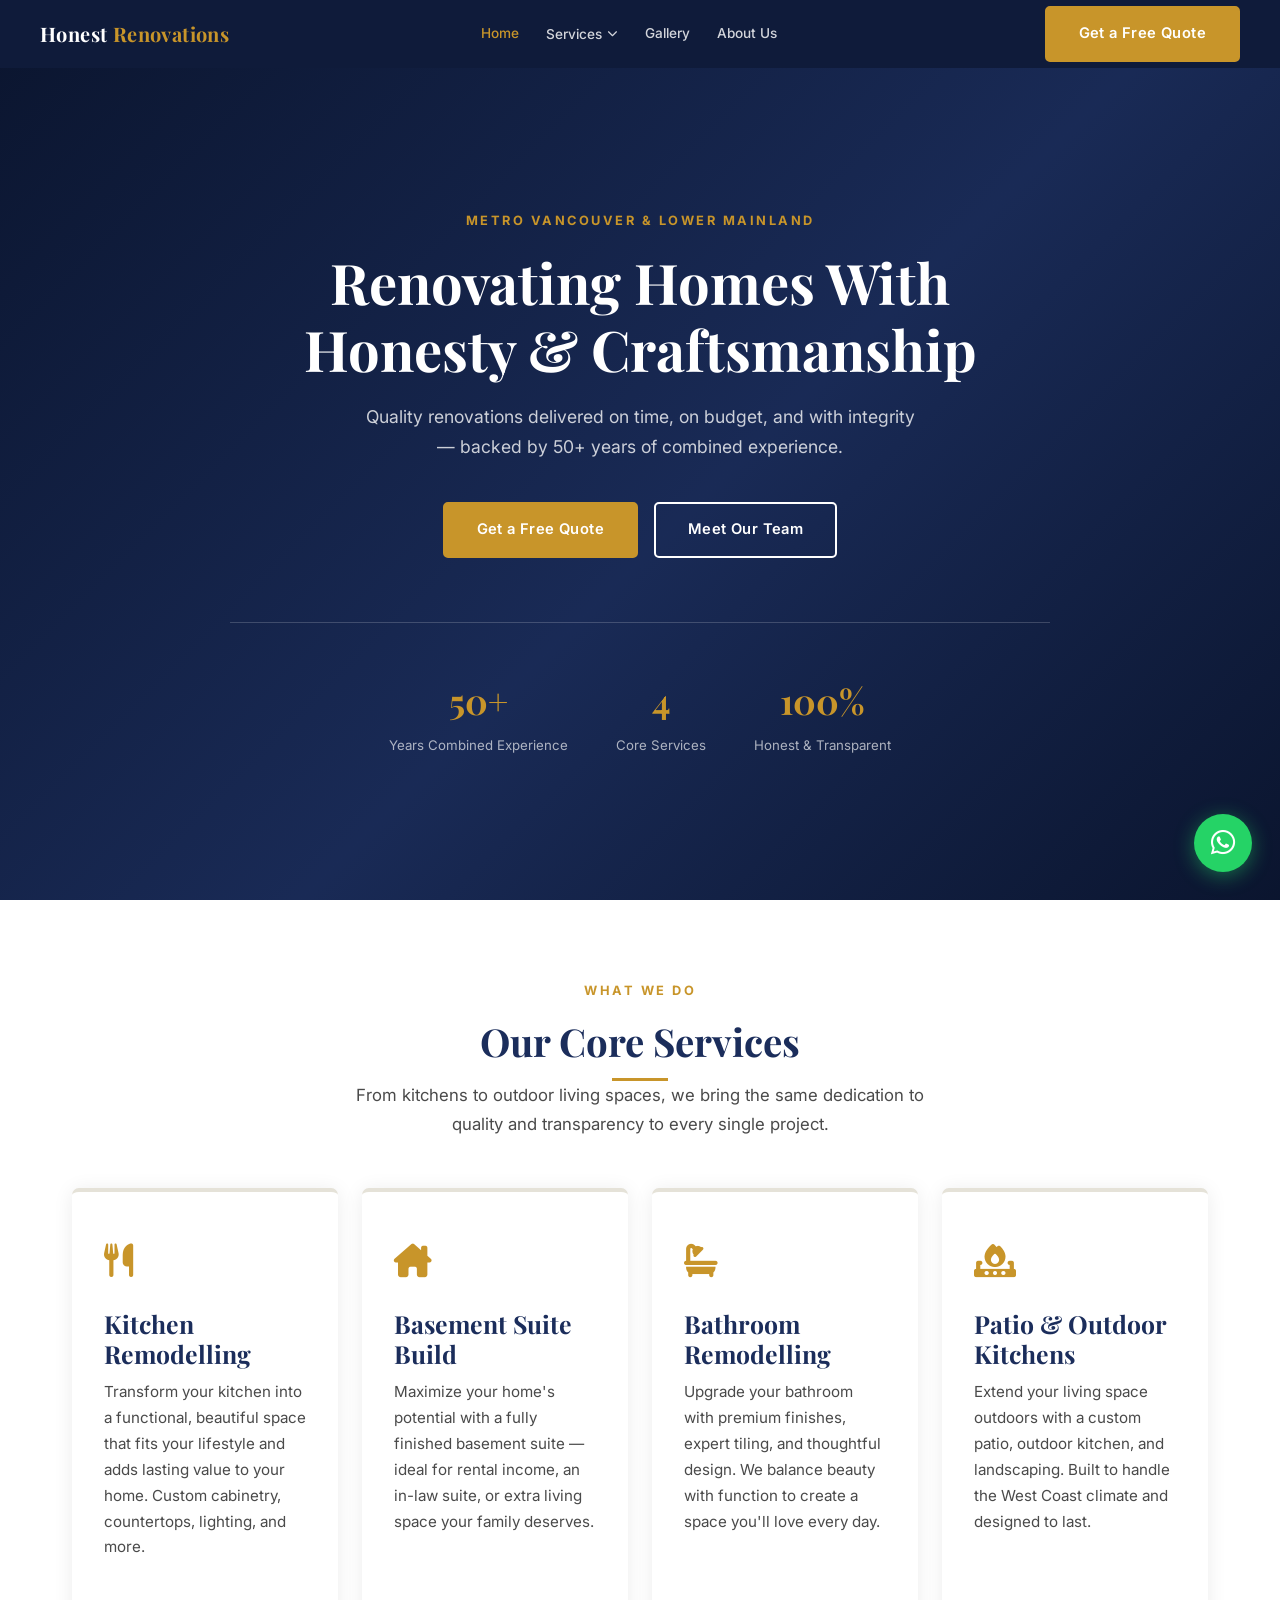
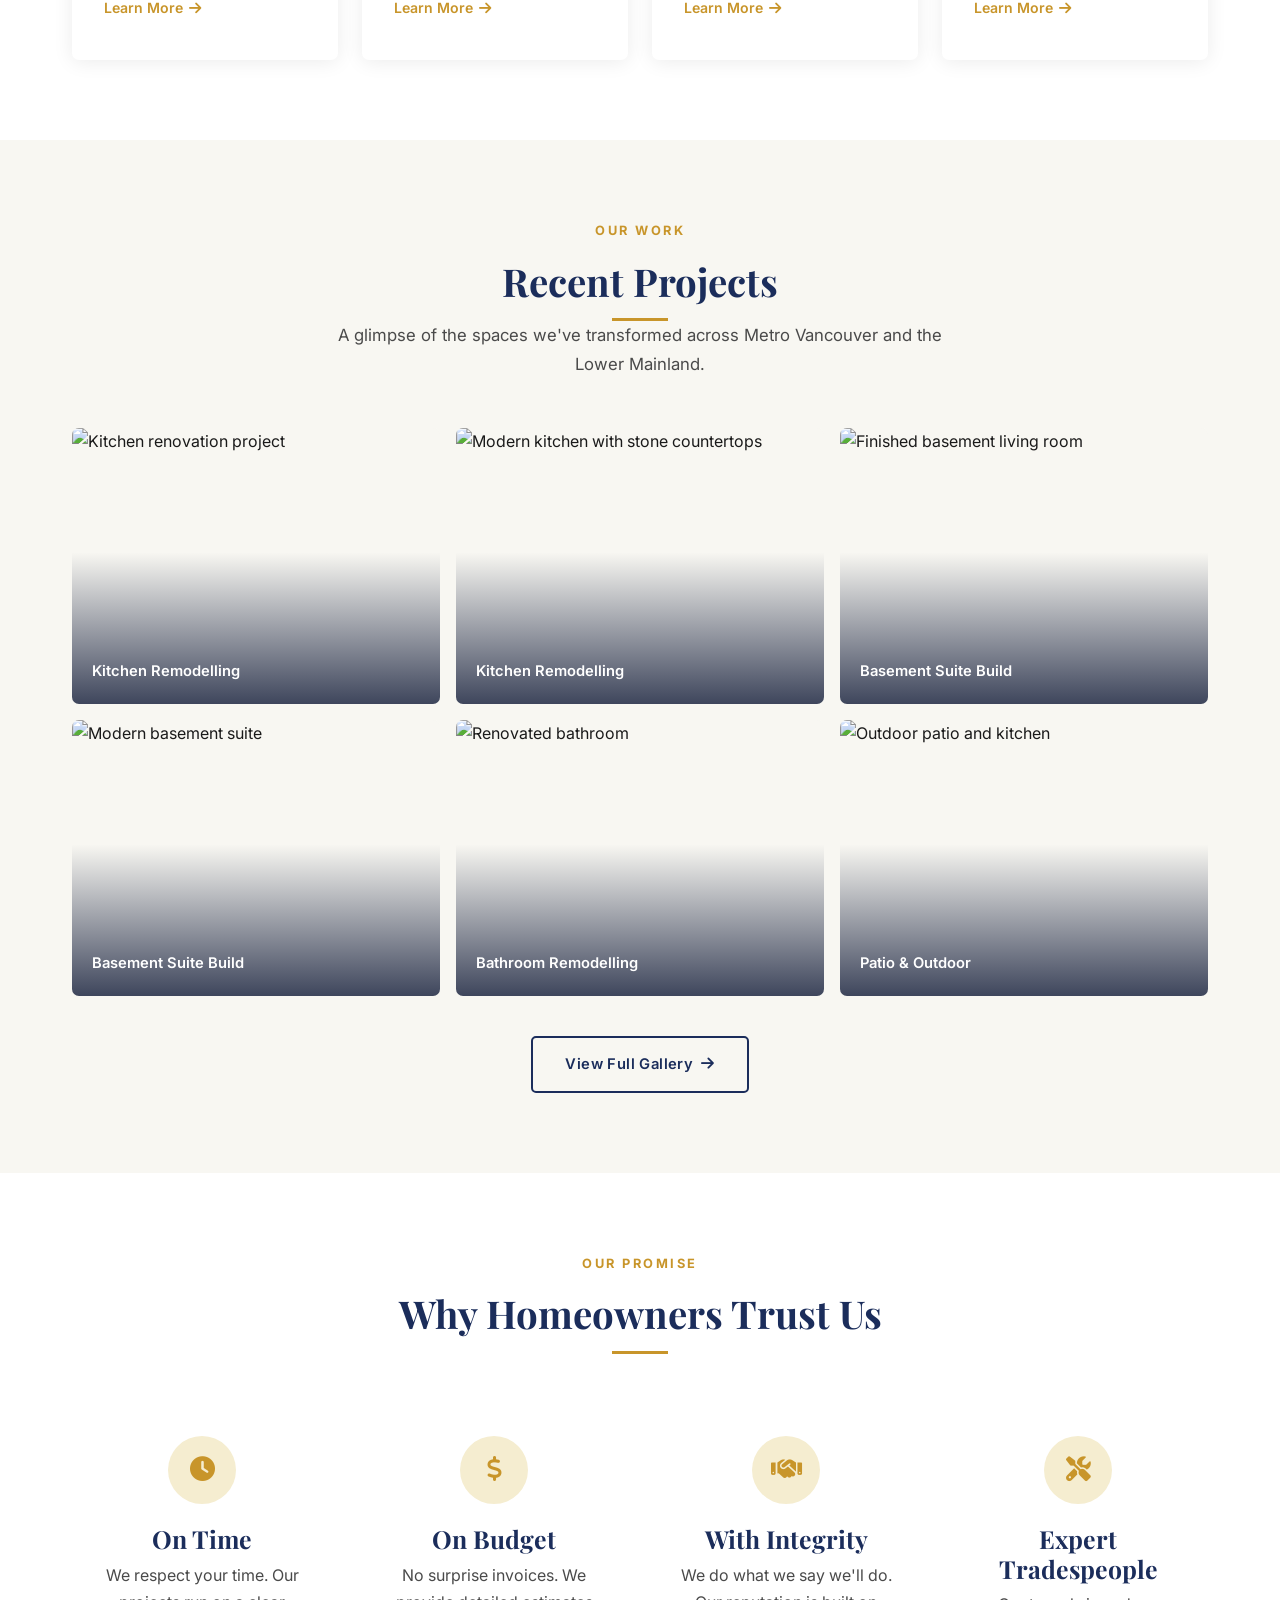
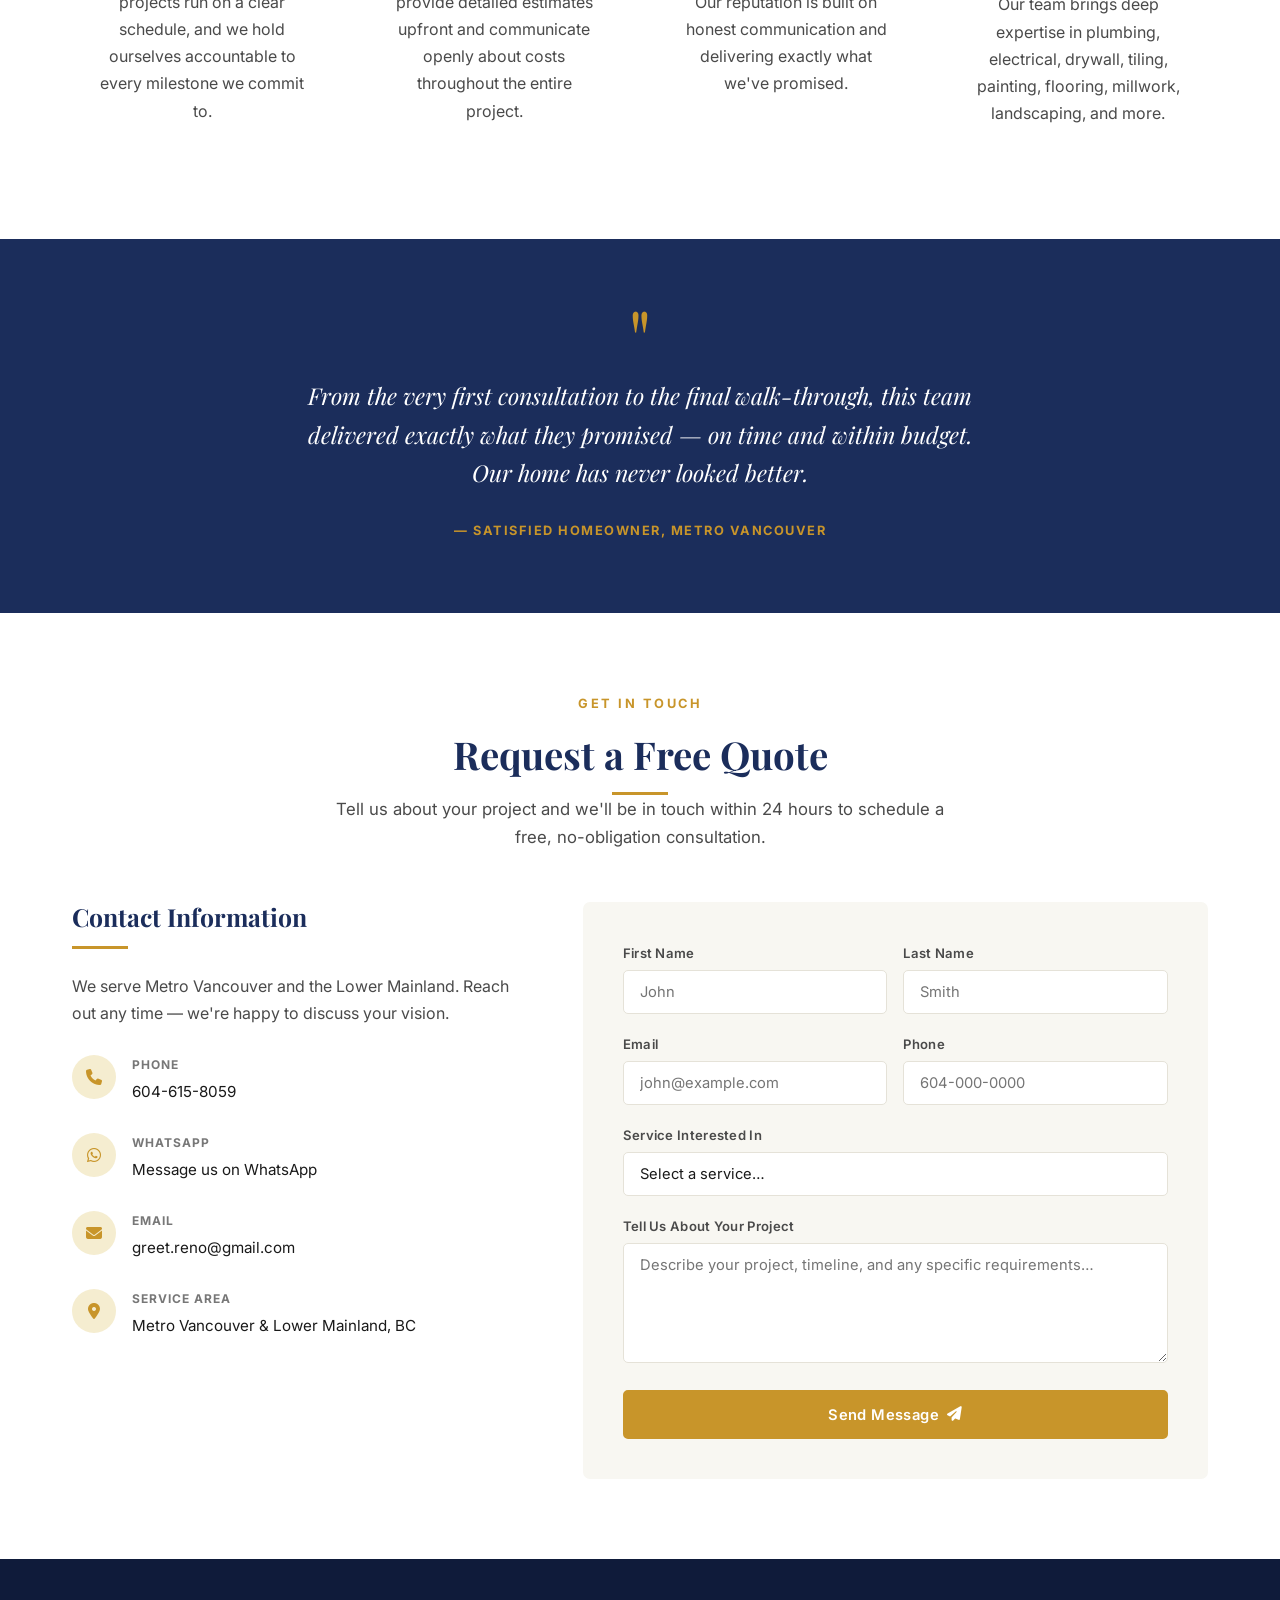
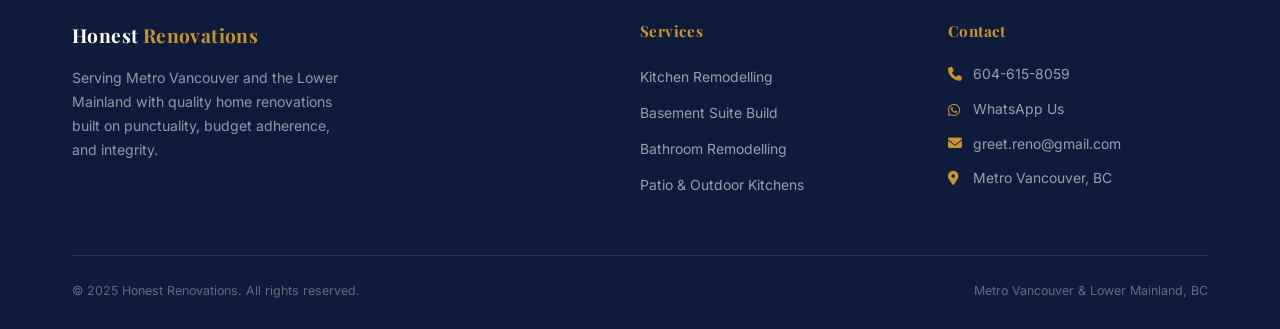
==== index.html @ 5eeccfa9 "Launch Honest Renovations website 7-page static site: Home, Kitchen, Basement, Bathroom, Patio, Gall" ====
<!DOCTYPE html>
<html lang="en">
<head>
  <meta charset="UTF-8">
  <meta name="viewport" content="width=device-width, initial-scale=1.0, viewport-fit=cover">
  <meta name="theme-color" content="#0F1B3A">
  <title>Honest Renovations | Metro Vancouver Home Renovations</title>
  <meta name="description" content="Expert home renovations across Metro Vancouver and the Lower Mainland. Kitchen, basement, bathroom, and outdoor projects — on time, on budget, with integrity.">
  <link rel="stylesheet" href="styles.css">
  <link rel="stylesheet" href="https://cdnjs.cloudflare.com/ajax/libs/font-awesome/6.5.1/css/all.min.css">
  <link rel="preconnect" href="https://fonts.googleapis.com">
  <link rel="preconnect" href="https://fonts.gstatic.com" crossorigin>
  <link href="https://fonts.googleapis.com/css2?family=Inter:wght@300;400;500;600;700&family=Playfair+Display:ital,wght@0,400;0,600;0,700;1,400;1,600&display=swap" rel="stylesheet">
</head>
<body>

  <!-- NAVIGATION -->
  <nav class="nav" role="navigation" aria-label="Main navigation">
    <div class="nav-inner">
      <a href="index.html" class="nav-logo">Honest <span>Renovations</span></a>
      <ul class="nav-links">
        <li><a href="index.html" class="active">Home</a></li>
        <li class="nav-dropdown">
          <button aria-haspopup="true">Services <i class="fas fa-chevron-down" style="font-size:.65rem;"></i></button>
          <ul class="nav-dropdown-menu" role="menu">
            <li><a href="kitchen.html">Kitchen Remodelling</a></li>
            <li><a href="basement.html">Basement Suite Build</a></li>
            <li><a href="bathroom.html">Bathroom Remodelling</a></li>
            <li><a href="patio.html">Patio &amp; Outdoor Kitchens</a></li>
          </ul>
        </li>
        <li><a href="gallery.html">Gallery</a></li>
        <li><a href="about.html">About Us</a></li>
      </ul>
      <a href="#contact" class="btn btn-gold nav-cta">Get a Free Quote</a>
      <button class="nav-hamburger" aria-label="Open menu" onclick="toggleNav()">
        <span></span><span></span><span></span>
      </button>
    </div>
    <div class="nav-mobile" id="nav-mobile">
      <a href="index.html">Home</a>
      <a href="kitchen.html">Kitchen Remodelling</a>
      <a href="basement.html">Basement Suite Build</a>
      <a href="bathroom.html">Bathroom Remodelling</a>
      <a href="patio.html">Patio &amp; Outdoor Kitchens</a>
      <a href="gallery.html">Gallery</a>
      <a href="about.html">About Us</a>
      <a href="#contact" class="btn btn-gold">Get a Free Quote</a>
    </div>
  </nav>

  <!-- HERO -->
  <section class="hero" style="background-image:url('https://source.unsplash.com/1800x1000/?kitchen,renovation&sig=10');">
    <div class="hero-inner">
      <span class="eyebrow">Metro Vancouver &amp; Lower Mainland</span>
      <h1>Renovating Homes With Honesty &amp; Craftsmanship</h1>
      <p class="hero-subtitle">Quality renovations delivered on time, on budget, and with integrity — backed by 50+ years of combined experience.</p>
      <div class="hero-actions">
        <a href="#contact" class="btn btn-gold">Get a Free Quote</a>
        <a href="about.html" class="btn btn-outline-white">Meet Our Team</a>
      </div>
      <div class="hero-stats">
        <div class="hero-stat">
          <span class="hero-stat-number">50+</span>
          <span class="hero-stat-label">Years Combined Experience</span>
        </div>
        <div class="hero-stat">
          <span class="hero-stat-number">4</span>
          <span class="hero-stat-label">Core Services</span>
        </div>
        <div class="hero-stat">
          <span class="hero-stat-number">100%</span>
          <span class="hero-stat-label">Honest &amp; Transparent</span>
        </div>
      </div>
    </div>
  </section>

  <!-- SERVICES -->
  <section class="section" id="services">
    <div class="container">
      <div class="section-header">
        <span class="eyebrow">What We Do</span>
        <h2>Our Core Services</h2>
        <div class="gold-line"></div>
        <p>From kitchens to outdoor living spaces, we bring the same dedication to quality and transparency to every single project.</p>
      </div>
      <div class="services-grid">
        <div class="service-card">
          <div class="service-icon"><i class="fas fa-utensils"></i></div>
          <h3>Kitchen Remodelling</h3>
          <p>Transform your kitchen into a functional, beautiful space that fits your lifestyle and adds lasting value to your home. Custom cabinetry, countertops, lighting, and more.</p>
          <a href="kitchen.html" class="card-link">Learn More <i class="fas fa-arrow-right"></i></a>
        </div>
        <div class="service-card">
          <div class="service-icon"><i class="fas fa-house-chimney"></i></div>
          <h3>Basement Suite Build</h3>
          <p>Maximize your home's potential with a fully finished basement suite — ideal for rental income, an in-law suite, or extra living space your family deserves.</p>
          <a href="basement.html" class="card-link">Learn More <i class="fas fa-arrow-right"></i></a>
        </div>
        <div class="service-card">
          <div class="service-icon"><i class="fas fa-bath"></i></div>
          <h3>Bathroom Remodelling</h3>
          <p>Upgrade your bathroom with premium finishes, expert tiling, and thoughtful design. We balance beauty with function to create a space you'll love every day.</p>
          <a href="bathroom.html" class="card-link">Learn More <i class="fas fa-arrow-right"></i></a>
        </div>
        <div class="service-card">
          <div class="service-icon"><i class="fas fa-fire-burner"></i></div>
          <h3>Patio &amp; Outdoor Kitchens</h3>
          <p>Extend your living space outdoors with a custom patio, outdoor kitchen, and landscaping. Built to handle the West Coast climate and designed to last.</p>
          <a href="patio.html" class="card-link">Learn More <i class="fas fa-arrow-right"></i></a>
        </div>
      </div>
    </div>
  </section>

  <!-- OUR WORK PREVIEW -->
  <section class="section section-alt">
    <div class="container">
      <div class="section-header">
        <span class="eyebrow">Our Work</span>
        <h2>Recent Projects</h2>
        <div class="gold-line"></div>
        <p>A glimpse of the spaces we've transformed across Metro Vancouver and the Lower Mainland.</p>
      </div>
      <div class="portfolio-grid">
        <a href="gallery.html#kitchens" class="portfolio-item">
          <img src="https://source.unsplash.com/800x600/?kitchen,island&sig=1" alt="Kitchen renovation project" loading="lazy">
          <div class="portfolio-overlay"><span>Kitchen Remodelling</span></div>
        </a>
        <a href="gallery.html#kitchens" class="portfolio-item">
          <img src="https://source.unsplash.com/800x600/?kitchen,countertop&sig=2" alt="Modern kitchen with stone countertops" loading="lazy">
          <div class="portfolio-overlay"><span>Kitchen Remodelling</span></div>
        </a>
        <a href="gallery.html#basements" class="portfolio-item">
          <img src="https://source.unsplash.com/800x600/?living,room,modern&sig=3" alt="Finished basement living room" loading="lazy">
          <div class="portfolio-overlay"><span>Basement Suite Build</span></div>
        </a>
        <a href="gallery.html#basements" class="portfolio-item">
          <img src="https://source.unsplash.com/800x600/?living,room,interior&sig=4" alt="Modern basement suite" loading="lazy">
          <div class="portfolio-overlay"><span>Basement Suite Build</span></div>
        </a>
        <a href="gallery.html#bathrooms" class="portfolio-item">
          <img src="https://source.unsplash.com/800x600/?bathroom,modern&sig=5" alt="Renovated bathroom" loading="lazy">
          <div class="portfolio-overlay"><span>Bathroom Remodelling</span></div>
        </a>
        <a href="gallery.html#patio" class="portfolio-item">
          <img src="https://source.unsplash.com/800x600/?patio,outdoor&sig=6" alt="Outdoor patio and kitchen" loading="lazy">
          <div class="portfolio-overlay"><span>Patio &amp; Outdoor</span></div>
        </a>
      </div>
      <div class="portfolio-cta">
        <a href="gallery.html" class="btn btn-outline-navy">View Full Gallery <i class="fas fa-arrow-right"></i></a>
      </div>
    </div>
  </section>

  <!-- WHY CHOOSE US -->
  <section class="section">
    <div class="container">
      <div class="section-header">
        <span class="eyebrow">Our Promise</span>
        <h2>Why Homeowners Trust Us</h2>
        <div class="gold-line"></div>
      </div>
      <div class="pillars-grid">
        <div class="pillar">
          <div class="pillar-icon"><i class="fas fa-clock"></i></div>
          <h3>On Time</h3>
          <p>We respect your time. Our projects run on a clear schedule, and we hold ourselves accountable to every milestone we commit to.</p>
        </div>
        <div class="pillar">
          <div class="pillar-icon"><i class="fas fa-dollar-sign"></i></div>
          <h3>On Budget</h3>
          <p>No surprise invoices. We provide detailed estimates upfront and communicate openly about costs throughout the entire project.</p>
        </div>
        <div class="pillar">
          <div class="pillar-icon"><i class="fas fa-handshake"></i></div>
          <h3>With Integrity</h3>
          <p>We do what we say we'll do. Our reputation is built on honest communication and delivering exactly what we've promised.</p>
        </div>
        <div class="pillar">
          <div class="pillar-icon"><i class="fas fa-screwdriver-wrench"></i></div>
          <h3>Expert Tradespeople</h3>
          <p>Our team brings deep expertise in plumbing, electrical, drywall, tiling, painting, flooring, millwork, landscaping, and more.</p>
        </div>
      </div>
    </div>
  </section>

  <!-- QUOTE -->
  <section class="quote-section">
    <div class="quote-inner">
      <span class="quote-mark">"</span>
      <p class="quote-text">From the very first consultation to the final walk-through, this team delivered exactly what they promised — on time and within budget. Our home has never looked better.</p>
      <span class="quote-source">— Satisfied Homeowner, Metro Vancouver</span>
    </div>
  </section>

  <!-- CONTACT -->
  <section class="section" id="contact">
    <div class="container">
      <div class="section-header">
        <span class="eyebrow">Get In Touch</span>
        <h2>Request a Free Quote</h2>
        <div class="gold-line"></div>
        <p>Tell us about your project and we'll be in touch within 24 hours to schedule a free, no-obligation consultation.</p>
      </div>
      <div class="contact-grid">
        <div class="contact-info">
          <h3>Contact Information</h3>
          <div class="gold-line-left"></div>
          <p style="margin-top:1.5rem; color:var(--text-mid);">We serve Metro Vancouver and the Lower Mainland. Reach out any time — we're happy to discuss your vision.</p>
          <div class="contact-item">
            <div class="contact-item-icon"><i class="fas fa-phone"></i></div>
            <div class="contact-item-text">
              <strong>Phone</strong>
              <span><a href="tel:6046158059" style="color:var(--text-dark);">604-615-8059</a></span>
            </div>
          </div>
          <div class="contact-item">
            <div class="contact-item-icon"><i class="fab fa-whatsapp"></i></div>
            <div class="contact-item-text">
              <strong>WhatsApp</strong>
              <span><a href="https://wa.me/16046158059" target="_blank" rel="noopener" style="color:var(--text-dark);">Message us on WhatsApp</a></span>
            </div>
          </div>
          <div class="contact-item">
            <div class="contact-item-icon"><i class="fas fa-envelope"></i></div>
            <div class="contact-item-text">
              <strong>Email</strong>
              <span><a href="mailto:greet.reno@gmail.com" style="color:var(--text-dark);">greet.reno@gmail.com</a></span>
            </div>
          </div>
          <div class="contact-item">
            <div class="contact-item-icon"><i class="fas fa-map-marker-alt"></i></div>
            <div class="contact-item-text">
              <strong>Service Area</strong>
              <span>Metro Vancouver &amp; Lower Mainland, BC</span>
            </div>
          </div>
        </div>
        <form class="contact-form" action="https://formspree.io/f/YOUR_FORM_ID" method="POST">
          <div class="form-row">
            <div class="form-group">
              <label for="fname">First Name</label>
              <input type="text" id="fname" name="first_name" placeholder="John" required>
            </div>
            <div class="form-group">
              <label for="lname">Last Name</label>
              <input type="text" id="lname" name="last_name" placeholder="Smith">
            </div>
          </div>
          <div class="form-row">
            <div class="form-group">
              <label for="email">Email</label>
              <input type="email" id="email" name="email" placeholder="john@example.com" required>
            </div>
            <div class="form-group">
              <label for="phone">Phone</label>
              <input type="tel" id="phone" name="phone" placeholder="604-000-0000">
            </div>
          </div>
          <div class="form-group">
            <label for="service">Service Interested In</label>
            <select id="service" name="service">
              <option value="">Select a service…</option>
              <option value="kitchen">Kitchen Remodelling</option>
              <option value="basement">Basement Suite Build</option>
              <option value="bathroom">Bathroom Remodelling</option>
              <option value="patio">Patio &amp; Outdoor Kitchen</option>
              <option value="other">Other / Multiple Services</option>
            </select>
          </div>
          <div class="form-group">
            <label for="message">Tell Us About Your Project</label>
            <textarea id="message" name="message" placeholder="Describe your project, timeline, and any specific requirements…"></textarea>
          </div>
          <button type="submit" class="btn btn-gold" style="width:100%; justify-content:center;">
            Send Message <i class="fas fa-paper-plane"></i>
          </button>
        </form>
      </div>
    </div>
  </section>

  <!-- FOOTER -->
  <footer>
    <div class="container">
      <div class="footer-grid">
        <div class="footer-brand">
          <span class="nav-logo">Honest <span>Renovations</span></span>
          <p>Serving Metro Vancouver and the Lower Mainland with quality home renovations built on punctuality, budget adherence, and integrity.</p>
        </div>
        <div class="footer-col">
          <h5>Services</h5>
          <ul>
            <li><a href="kitchen.html">Kitchen Remodelling</a></li>
            <li><a href="basement.html">Basement Suite Build</a></li>
            <li><a href="bathroom.html">Bathroom Remodelling</a></li>
            <li><a href="patio.html">Patio &amp; Outdoor Kitchens</a></li>
          </ul>
        </div>
        <div class="footer-col">
          <h5>Contact</h5>
          <div class="footer-contact-item"><i class="fas fa-phone"></i><a href="tel:6046158059">604-615-8059</a></div>
          <div class="footer-contact-item"><i class="fab fa-whatsapp"></i><a href="https://wa.me/16046158059" target="_blank" rel="noopener">WhatsApp Us</a></div>
          <div class="footer-contact-item"><i class="fas fa-envelope"></i><a href="mailto:greet.reno@gmail.com">greet.reno@gmail.com</a></div>
          <div class="footer-contact-item"><i class="fas fa-map-marker-alt"></i><span>Metro Vancouver, BC</span></div>
        </div>
      </div>
      <div class="footer-bottom">
        <p>&copy; 2025 Honest Renovations. All rights reserved.</p>
        <p>Metro Vancouver &amp; Lower Mainland, BC</p>
      </div>
    </div>
  </footer>

  <!-- WHATSAPP FAB -->
  <a href="https://wa.me/16046158059" class="whatsapp-fab" target="_blank" rel="noopener noreferrer" aria-label="Chat with us on WhatsApp">
    <i class="fab fa-whatsapp"></i>
  </a>

  <script>
    function toggleNav() {
      document.getElementById('nav-mobile').classList.toggle('open');
    }
    document.querySelectorAll('.nav-mobile a').forEach(link => {
      link.addEventListener('click', () => {
        document.getElementById('nav-mobile').classList.remove('open');
      });
    });
  </script>
</body>
</html>
---- styles.css ----
/* ============================================
   HONEST RENOVATIONS — Shared Stylesheet
   ============================================ */

:root {
  --navy:       #1B2D5B;
  --navy-dark:  #0F1B3A;
  --navy-mid:   #243570;
  --gold:       #C8952A;
  --gold-light: #E8C870;
  --gold-pale:  #F5EDD0;
  --off-white:  #F8F7F2;
  --border:     #E5E2D8;
  --text-dark:  #1A1A1A;
  --text-mid:   #4A4A4A;
  --text-light: #777777;
  --white:      #FFFFFF;
  --shadow:     0 2px 20px rgba(0,0,0,0.08);
  --shadow-lg:  0 8px 30px rgba(0,0,0,0.15);
  --radius:     5px;
  --ease:       0.3s ease;
}

/* ── Reset & Base ── */
*, *::before, *::after { box-sizing: border-box; margin: 0; padding: 0; }
html { scroll-behavior: smooth; }
body {
  font-family: 'Inter', sans-serif;
  color: var(--text-dark);
  background: var(--white);
  line-height: 1.7;
  font-size: 16px;
}
img  { max-width: 100%; height: auto; display: block; }
a    { color: inherit; text-decoration: none; }
ul   { list-style: none; }

/* ── Typography ── */
h1, h2, h3, h4 {
  font-family: 'Playfair Display', serif;
  line-height: 1.2;
  color: var(--navy);
}
h1 { font-size: clamp(2rem,   5vw, 3.5rem); }
h2 { font-size: clamp(1.6rem, 3vw, 2.4rem); }
h3 { font-size: clamp(1.15rem,2vw, 1.55rem); }
h4 { font-size: 1.05rem; }
p  { color: var(--text-mid); margin-bottom: 1rem; }
p:last-child { margin-bottom: 0; }

/* ── Layout ── */
.container {
  max-width: 1200px;
  margin: 0 auto;
  padding: 0 2rem;
}
.section     { padding: 80px 0; }
.section-alt { background: var(--off-white); }

.section-header {
  text-align: center;
  margin-bottom: 50px;
}
.section-header h2 { margin-bottom: .6rem; }
.section-header p  { max-width: 620px; margin: 0 auto; font-size: 1.05rem; }

.eyebrow {
  display: block;
  text-align: center;
  color: var(--gold);
  font-size: .8rem;
  font-weight: 700;
  letter-spacing: 2.5px;
  text-transform: uppercase;
  margin-bottom: 1rem;
}
.eyebrow-left { text-align: left; }

.gold-line      { width: 56px; height: 3px; background: var(--gold); margin: .9rem auto 0; }
.gold-line-left { width: 56px; height: 3px; background: var(--gold); margin: .9rem 0 0; }

/* ── Buttons ── */
.btn {
  display: inline-flex;
  align-items: center;
  gap: .5rem;
  padding: .85rem 2rem;
  border-radius: var(--radius);
  font-family: 'Inter', sans-serif;
  font-weight: 600;
  font-size: .92rem;
  letter-spacing: .4px;
  cursor: pointer;
  transition: var(--ease);
  border: 2px solid transparent;
}
.btn-gold          { background: var(--gold);  color: var(--white);  border-color: var(--gold); }
.btn-gold:hover    { background: #a37220; border-color: #a37220; transform: translateY(-2px); }
.btn-outline-white { background: transparent; color: var(--white); border-color: var(--white); }
.btn-outline-white:hover { background: var(--white); color: var(--navy); }
.btn-outline-navy  { background: transparent; color: var(--navy); border-color: var(--navy); }
.btn-outline-navy:hover  { background: var(--navy); color: var(--white); }

/* ── Navigation ── */
.nav {
  position: fixed; top: 0; left: 0; right: 0;
  z-index: 1000;
  background: var(--navy-dark);
  padding: 0 2rem;
}
.nav-inner {
  max-width: 1200px;
  margin: 0 auto;
  display: flex;
  align-items: center;
  justify-content: space-between;
  height: 68px;
}
.nav-logo {
  font-family: 'Playfair Display', serif;
  font-size: 1.25rem;
  font-weight: 700;
  color: var(--white);
  letter-spacing: .4px;
  flex-shrink: 0;
}
.nav-logo span { color: var(--gold); }

.nav-links {
  display: flex;
  align-items: center;
}
.nav-links li { position: relative; }

.nav-links > li > a,
.nav-links > li > button {
  display: flex;
  align-items: center;
  gap: 5px;
  padding: 0 .85rem;
  height: 68px;
  color: rgba(255,255,255,.82);
  font-size: .85rem;
  font-weight: 500;
  transition: color var(--ease);
  background: none;
  border: none;
  cursor: pointer;
  font-family: 'Inter', sans-serif;
  white-space: nowrap;
}
.nav-links > li > a:hover,
.nav-links > li > button:hover,
.nav-links > li > a.active { color: var(--gold); }

/* Dropdown */
.nav-dropdown-menu {
  display: none;
  position: absolute;
  top: 68px; left: 0;
  background: var(--navy);
  min-width: 210px;
  border-top: 3px solid var(--gold);
  box-shadow: 0 6px 24px rgba(0,0,0,.35);
}
.nav-dropdown:hover .nav-dropdown-menu { display: block; }
.nav-dropdown-menu li a {
  display: block;
  padding: .75rem 1.25rem;
  color: rgba(255,255,255,.82);
  font-size: .87rem;
  transition: background var(--ease), color var(--ease);
}
.nav-dropdown-menu li a:hover, .nav-dropdown-menu li a.active {
  background: var(--navy-mid);
  color: var(--gold);
}

.nav-cta { margin-left: 1rem; }

/* Hamburger */
.nav-hamburger {
  display: none;
  background: none;
  border: none;
  cursor: pointer;
  flex-direction: column;
  gap: 5px;
  padding: 8px;
  min-width: 44px;
  min-height: 44px;
  justify-content: center;
  align-items: center;
}
.nav-hamburger span {
  display: block;
  width: 24px;
  height: 2px;
  background: var(--white);
  transition: var(--ease);
}

/* Mobile drawer */
.nav-mobile {
  display: none;
  background: var(--navy-dark);
  padding: 1rem 2rem 1.75rem;
  border-top: 1px solid rgba(255,255,255,.1);
}
.nav-mobile.open { display: block; }
.nav-mobile a {
  display: block;
  color: rgba(255,255,255,.82);
  padding: .75rem 0;
  font-size: .95rem;
  border-bottom: 1px solid rgba(255,255,255,.08);
  min-height: 44px;
  line-height: 1;
  display: flex;
  align-items: center;
}
.nav-mobile a:hover { color: var(--gold); }
.nav-mobile .btn { margin-top: 1.25rem; width: 100%; justify-content: center; }

/* ── Hero (home) ── */
.hero {
  padding-top: 68px;
  min-height: 100vh;
  background-color: var(--navy-dark);
  background-size: cover;
  background-position: center;
  background-repeat: no-repeat;
  display: flex;
  align-items: center;
  position: relative;
  overflow: hidden;
}
.hero::before {
  content: '';
  position: absolute; inset: 0;
  background: linear-gradient(135deg, rgba(10,20,45,0.90) 0%, rgba(27,45,91,0.84) 55%, rgba(10,20,45,0.88) 100%);
}
.hero-inner {
  position: relative; z-index: 1;
  max-width: 1200px;
  margin: 0 auto;
  padding: 70px 2rem;
  text-align: center;
}
.hero-inner h1    { color: var(--white); max-width: 820px; margin: 0 auto 1.25rem; }
.hero-subtitle    { color: rgba(255,255,255,.78); font-size: 1.1rem; max-width: 560px; margin: 0 auto 2.5rem; }
.hero-actions     { display: flex; gap: 1rem; justify-content: center; flex-wrap: wrap; }

.hero-stats {
  display: flex;
  justify-content: center;
  gap: 3rem;
  margin-top: 4rem;
  padding-top: 3rem;
  border-top: 1px solid rgba(255,255,255,.18);
  flex-wrap: wrap;
}
.hero-stat-number {
  display: block;
  font-family: 'Playfair Display', serif;
  font-size: 2.2rem;
  font-weight: 700;
  color: var(--gold);
}
.hero-stat-label { color: rgba(255,255,255,.65); font-size: .83rem; }

/* ── Page Hero (inner pages) ── */
.page-hero {
  padding-top: 68px;
  min-height: 45vh;
  background-color: var(--navy-dark);
  background-size: cover;
  background-position: center;
  background-repeat: no-repeat;
  display: flex;
  align-items: center;
  position: relative;
  overflow: hidden;
}
.page-hero::before {
  content: '';
  position: absolute; inset: 0;
  background: linear-gradient(135deg, rgba(10,20,45,0.88) 0%, rgba(27,45,91,0.82) 60%, rgba(10,20,45,0.85) 100%);
}
.page-hero-inner {
  position: relative; z-index: 1;
  max-width: 1200px;
  margin: 0 auto;
  padding: 60px 2rem;
}
.page-hero-inner h1  { color: var(--white); max-width: 700px; margin-bottom: .9rem; }
.page-hero-inner > p { color: rgba(255,255,255,.75); font-size: 1.05rem; max-width: 620px; margin-bottom: 1.75rem; }

/* ── Service Cards ── */
.services-grid {
  display: grid;
  grid-template-columns: repeat(auto-fit, minmax(255px, 1fr));
  gap: 1.5rem;
}
.service-card {
  background: var(--white);
  border-radius: 7px;
  padding: 2.5rem 2rem;
  box-shadow: var(--shadow);
  border-top: 4px solid var(--border);
  transition: var(--ease);
  display: flex;
  flex-direction: column;
}
.service-card:hover {
  border-top-color: var(--gold);
  box-shadow: var(--shadow-lg);
  transform: translateY(-4px);
}
.service-icon { font-size: 2.1rem; color: var(--gold); margin-bottom: 1.25rem; }
.service-card h3 { margin-bottom: .65rem; }
.service-card p  { flex: 1; font-size: .95rem; }
.service-card .card-link {
  display: inline-flex;
  align-items: center;
  gap: .4rem;
  color: var(--gold);
  font-weight: 600;
  font-size: .88rem;
  margin-top: 1.25rem;
  transition: gap var(--ease);
}
.service-card .card-link:hover { gap: .75rem; }

/* ── Pillars ── */
.pillars-grid {
  display: grid;
  grid-template-columns: repeat(auto-fit, minmax(220px, 1fr));
  gap: 2rem;
}
.pillar { text-align: center; padding: 2rem 1.5rem; }
.pillar-icon {
  width: 68px; height: 68px;
  background: var(--gold-pale);
  border-radius: 50%;
  display: flex; align-items: center; justify-content: center;
  margin: 0 auto 1.25rem;
  font-size: 1.55rem;
  color: var(--gold);
}
.pillar h3 { margin-bottom: .5rem; }

/* ── Portfolio Preview (homepage) ── */
.portfolio-grid {
  display: grid;
  grid-template-columns: repeat(3, 1fr);
  gap: 1rem;
}
.portfolio-item {
  position: relative;
  overflow: hidden;
  border-radius: 7px;
  aspect-ratio: 4/3;
  display: block;
  background: var(--off-white);
}
.portfolio-item img {
  width: 100%; height: 100%;
  object-fit: cover;
  transition: transform 0.45s ease;
}
.portfolio-item:hover img { transform: scale(1.07); }
.portfolio-overlay {
  position: absolute; inset: 0;
  background: linear-gradient(to top, rgba(10,20,50,0.78) 0%, transparent 55%);
  display: flex; align-items: flex-end;
  padding: 1.25rem;
  transition: opacity var(--ease);
}
.portfolio-overlay span {
  color: #fff;
  font-weight: 600;
  font-size: .92rem;
}
.portfolio-cta { text-align: center; margin-top: 2.5rem; }

/* ── What's Included ── */
.includes-grid {
  display: grid;
  grid-template-columns: repeat(auto-fit, minmax(240px, 1fr));
  gap: 1.25rem;
}
.include-item {
  display: flex;
  align-items: flex-start;
  gap: 1rem;
  padding: 1.5rem;
  background: var(--white);
  border-radius: 6px;
  box-shadow: var(--shadow);
}
.include-icon {
  width: 44px; height: 44px;
  background: var(--navy);
  border-radius: 50%;
  display: flex; align-items: center; justify-content: center;
  flex-shrink: 0;
  color: var(--gold);
  font-size: .95rem;
}
.include-item h4 { font-size: 1rem; margin-bottom: .25rem; }
.include-item p  { font-size: .88rem; margin: 0; }

/* ── Service Photos ── */
.service-photos {
  display: grid;
  grid-template-columns: repeat(3, 1fr);
  gap: 1rem;
  margin-top: 3rem;
}
.service-photo {
  border-radius: 7px;
  overflow: hidden;
  aspect-ratio: 4/3;
  background: var(--off-white);
}
.service-photo img {
  width: 100%; height: 100%;
  object-fit: cover;
  transition: transform 0.4s ease;
  display: block;
}
.service-photo:hover img { transform: scale(1.05); }

/* ── Process Steps ── */
.process-steps {
  display: grid;
  grid-template-columns: repeat(auto-fit, minmax(200px, 1fr));
  gap: 2rem;
  counter-reset: steps;
}
.process-step {
  text-align: center;
  padding: 1.5rem 1rem;
  counter-increment: steps;
}
.process-step::before {
  content: counter(steps);
  display: flex; align-items: center; justify-content: center;
  width: 52px; height: 52px;
  background: var(--gold);
  color: var(--white);
  font-family: 'Playfair Display', serif;
  font-size: 1.3rem;
  font-weight: 700;
  border-radius: 50%;
  margin: 0 auto 1.25rem;
}
.process-step h4 { margin-bottom: .4rem; }

/* ── Quote Section ── */
.quote-section {
  background: var(--navy);
  padding: 70px 0;
  text-align: center;
}
.quote-inner {
  max-width: 760px;
  margin: 0 auto;
  padding: 0 2rem;
}
.quote-mark {
  font-family: 'Playfair Display', serif;
  font-size: 5rem;
  color: var(--gold);
  line-height: .7;
  margin-bottom: .75rem;
  display: block;
}
.quote-text {
  font-family: 'Playfair Display', serif;
  font-size: clamp(1.1rem, 2.5vw, 1.45rem);
  color: var(--white);
  font-style: italic;
  line-height: 1.65;
  margin-bottom: 1.5rem;
}
.quote-source {
  color: var(--gold);
  font-size: .8rem;
  font-weight: 700;
  letter-spacing: 1.5px;
  text-transform: uppercase;
}

/* ── CTA Banner ── */
.cta-section {
  background: linear-gradient(135deg, var(--navy-dark), var(--navy));
  padding: 80px 0;
  text-align: center;
}
.cta-section h2  { color: var(--white); margin-bottom: .9rem; }
.cta-section p   { color: rgba(255,255,255,.72); margin-bottom: 2rem; font-size: 1.05rem; }
.cta-actions     { display: flex; justify-content: center; gap: 1rem; flex-wrap: wrap; }

/* ── Contact ── */
.contact-grid {
  display: grid;
  grid-template-columns: 1fr 1.4fr;
  gap: 4rem;
  align-items: start;
}
.contact-info h3      { margin-bottom: .5rem; }
.contact-item         { display: flex; align-items: flex-start; gap: 1rem; margin-top: 1.75rem; }
.contact-item-icon    {
  width: 44px; height: 44px;
  background: var(--gold-pale);
  border-radius: 50%;
  display: flex; align-items: center; justify-content: center;
  flex-shrink: 0;
  color: var(--gold);
}
.contact-item-text strong {
  display: block;
  font-size: .75rem;
  text-transform: uppercase;
  letter-spacing: 1px;
  color: var(--text-light);
  margin-bottom: .15rem;
}
.contact-item-text span { font-size: .95rem; }

/* Form */
.contact-form {
  background: var(--off-white);
  padding: 2.5rem;
  border-radius: 7px;
}
.form-group        { margin-bottom: 1.2rem; }
.form-group label  {
  display: block;
  font-size: .82rem;
  font-weight: 600;
  color: var(--text-mid);
  margin-bottom: .35rem;
  letter-spacing: .3px;
}
.form-group input,
.form-group textarea,
.form-group select {
  width: 100%;
  padding: .75rem 1rem;
  border: 1.5px solid var(--border);
  border-radius: var(--radius);
  font-family: 'Inter', sans-serif;
  font-size: .92rem;
  color: var(--text-dark);
  background: var(--white);
  transition: border-color var(--ease);
  outline: none;
  -webkit-appearance: none;
  appearance: none;
}
.form-group input:focus,
.form-group textarea:focus,
.form-group select:focus { border-color: var(--gold); }
.form-group textarea { resize: vertical; min-height: 120px; }
.form-row { display: grid; grid-template-columns: 1fr 1fr; gap: 1rem; }

/* ── About Page ── */
.founders-grid {
  display: grid;
  grid-template-columns: 1fr 1fr;
  gap: 2.5rem;
}
.founder-card {
  background: var(--white);
  border-radius: 7px;
  overflow: hidden;
  box-shadow: var(--shadow);
}
.founder-photo {
  width: 100%;
  height: 340px;
  object-fit: cover;
  object-position: center top;
}
.founder-info  { padding: 2rem; }
.founder-info h3 { margin-bottom: .3rem; }
.founder-role {
  display: block;
  color: var(--gold);
  font-size: .78rem;
  font-weight: 700;
  letter-spacing: 1.2px;
  text-transform: uppercase;
  margin-bottom: 1rem;
}

/* Expertise cards */
.expertise-grid {
  display: grid;
  grid-template-columns: repeat(auto-fit, minmax(290px, 1fr));
  gap: 1.5rem;
}
.expertise-card {
  background: var(--white);
  border-radius: 6px;
  padding: 2rem;
  box-shadow: var(--shadow);
  border-left: 4px solid var(--gold);
  transition: var(--ease);
}
.expertise-card:hover { box-shadow: var(--shadow-lg); transform: translateY(-3px); }
.expertise-icon { font-size: 1.8rem; color: var(--gold); margin-bottom: 1rem; }
.expertise-card h4 { font-size: 1.1rem; margin-bottom: .65rem; color: var(--navy); }
.expertise-card p  { font-size: .93rem; }

/* ── Gallery Page ── */
.gallery-category { margin-bottom: 4.5rem; }
.gallery-category:last-child { margin-bottom: 0; }

.gallery-category-header {
  display: flex;
  align-items: center;
  justify-content: space-between;
  margin-bottom: 1.25rem;
  padding-bottom: .75rem;
  border-bottom: 2px solid var(--border);
}
.gallery-category-header h3 { margin: 0; }
.gallery-count {
  color: var(--text-light);
  font-size: .85rem;
}

.gallery-grid {
  display: grid;
  grid-template-columns: repeat(auto-fill, minmax(260px, 1fr));
  gap: 1rem;
}
.gallery-item {
  position: relative;
  overflow: hidden;
  border-radius: 7px;
  cursor: pointer;
  aspect-ratio: 4/3;
  background: var(--off-white);
}
.gallery-item img {
  width: 100%; height: 100%;
  object-fit: cover;
  transition: transform 0.45s ease;
  display: block;
}
.gallery-item:hover img { transform: scale(1.06); }
.gallery-hover {
  position: absolute; inset: 0;
  background: rgba(10,20,50,0.4);
  display: flex; align-items: center; justify-content: center;
  opacity: 0;
  transition: opacity 0.3s ease;
}
.gallery-item:hover .gallery-hover { opacity: 1; }
.gallery-hover i { color: #fff; font-size: 1.8rem; }

/* Lightbox */
.lightbox {
  display: none;
  position: fixed; inset: 0;
  background: rgba(5,10,25,0.95);
  z-index: 9999;
  align-items: center;
  justify-content: center;
  padding: 1.5rem;
}
.lightbox.open {
  display: flex;
}
.lightbox-img {
  max-width: min(90vw, 1100px);
  max-height: 85vh;
  object-fit: contain;
  border-radius: 4px;
  box-shadow: 0 8px 48px rgba(0,0,0,.7);
}
.lightbox-close {
  position: fixed;
  top: 1.25rem; right: 1.5rem;
  background: rgba(255,255,255,.12);
  border: none;
  color: #fff;
  font-size: 1.6rem;
  cursor: pointer;
  line-height: 1;
  width: 44px; height: 44px;
  border-radius: 50%;
  display: flex; align-items: center; justify-content: center;
  transition: background var(--ease);
}
.lightbox-close:hover { background: rgba(255,255,255,.25); }
.lightbox-caption {
  position: fixed;
  bottom: 1.5rem; left: 50%;
  transform: translateX(-50%);
  color: rgba(255,255,255,.65);
  font-size: .85rem;
  text-align: center;
  white-space: nowrap;
}

/* ── WhatsApp FAB ── */
.whatsapp-fab {
  position: fixed;
  bottom: 1.75rem; right: 1.75rem;
  width: 58px; height: 58px;
  background: #25D366;
  border-radius: 50%;
  display: flex; align-items: center; justify-content: center;
  color: #fff;
  font-size: 1.75rem;
  box-shadow: 0 4px 20px rgba(37,211,102,.45);
  z-index: 990;
  transition: transform 0.22s ease, box-shadow 0.22s ease;
}
.whatsapp-fab:hover {
  transform: scale(1.12);
  box-shadow: 0 6px 28px rgba(37,211,102,.65);
  color: #fff;
}
.whatsapp-fab .fab { line-height: 1; }

/* ── Footer ── */
footer {
  background: var(--navy-dark);
  color: var(--white);
  padding: 60px 0 28px;
}
.footer-grid {
  display: grid;
  grid-template-columns: 2fr 1fr 1fr;
  gap: 3rem;
  margin-bottom: 3rem;
}
.footer-brand .nav-logo { font-size: 1.2rem; }
.footer-brand p {
  color: rgba(255,255,255,.55);
  font-size: .88rem;
  margin-top: .9rem;
  max-width: 280px;
}
.footer-col h5 {
  font-family: 'Playfair Display', serif;
  font-size: .95rem;
  color: var(--gold);
  margin-bottom: 1.1rem;
  letter-spacing: .4px;
}
.footer-col ul li           { margin-bottom: .55rem; }
.footer-col ul li a         { color: rgba(255,255,255,.58); font-size: .87rem; transition: color var(--ease); }
.footer-col ul li a:hover   { color: var(--gold); }
.footer-contact-item        { display: flex; align-items: center; gap: .7rem; color: rgba(255,255,255,.58); font-size: .87rem; margin-bottom: .7rem; }
.footer-contact-item i      { color: var(--gold); width: 14px; }
.footer-contact-item a      { color: rgba(255,255,255,.58); transition: color var(--ease); }
.footer-contact-item a:hover{ color: var(--gold); }

.footer-bottom {
  border-top: 1px solid rgba(255,255,255,.1);
  padding-top: 1.5rem;
  display: flex;
  justify-content: space-between;
  align-items: center;
  flex-wrap: wrap;
  gap: 1rem;
}
.footer-bottom p { color: rgba(255,255,255,.35); font-size: .78rem; margin: 0; }

/* ── Responsive ── */
@media (max-width: 1024px) {
  .portfolio-grid { grid-template-columns: repeat(2, 1fr); }
}

@media (max-width: 900px) {
  .nav-links, .nav-cta { display: none; }
  .nav-hamburger       { display: flex; }
  .contact-grid        { grid-template-columns: 1fr; gap: 2.5rem; }
  .founders-grid       { grid-template-columns: 1fr; }
  .footer-grid         { grid-template-columns: 1fr 1fr; }
  .service-photos      { grid-template-columns: repeat(2, 1fr); }
}

@media (max-width: 600px) {
  .section          { padding: 56px 0; }
  .hero-stats       { gap: 1.75rem; }
  .form-row         { grid-template-columns: 1fr; }
  .footer-grid      { grid-template-columns: 1fr; }
  .footer-bottom    { flex-direction: column; text-align: center; }
  .portfolio-grid   { grid-template-columns: 1fr 1fr; gap: .65rem; }
  .gallery-grid     { grid-template-columns: 1fr 1fr; gap: .65rem; }
  .service-photos   { grid-template-columns: 1fr 1fr; gap: .65rem; }
  .whatsapp-fab     { bottom: 1.25rem; right: 1.25rem; width: 52px; height: 52px; font-size: 1.55rem; }
  .page-hero        { min-height: 38vh; }
  .page-hero-inner  { padding: 48px 1.5rem; }
  .container        { padding: 0 1.25rem; }
  .contact-form     { padding: 1.5rem; }
}

@media (max-width: 400px) {
  .portfolio-grid  { grid-template-columns: 1fr; }
  .gallery-grid    { grid-template-columns: 1fr; }
  .service-photos  { grid-template-columns: 1fr; }
  h1 { font-size: 1.85rem; }
}
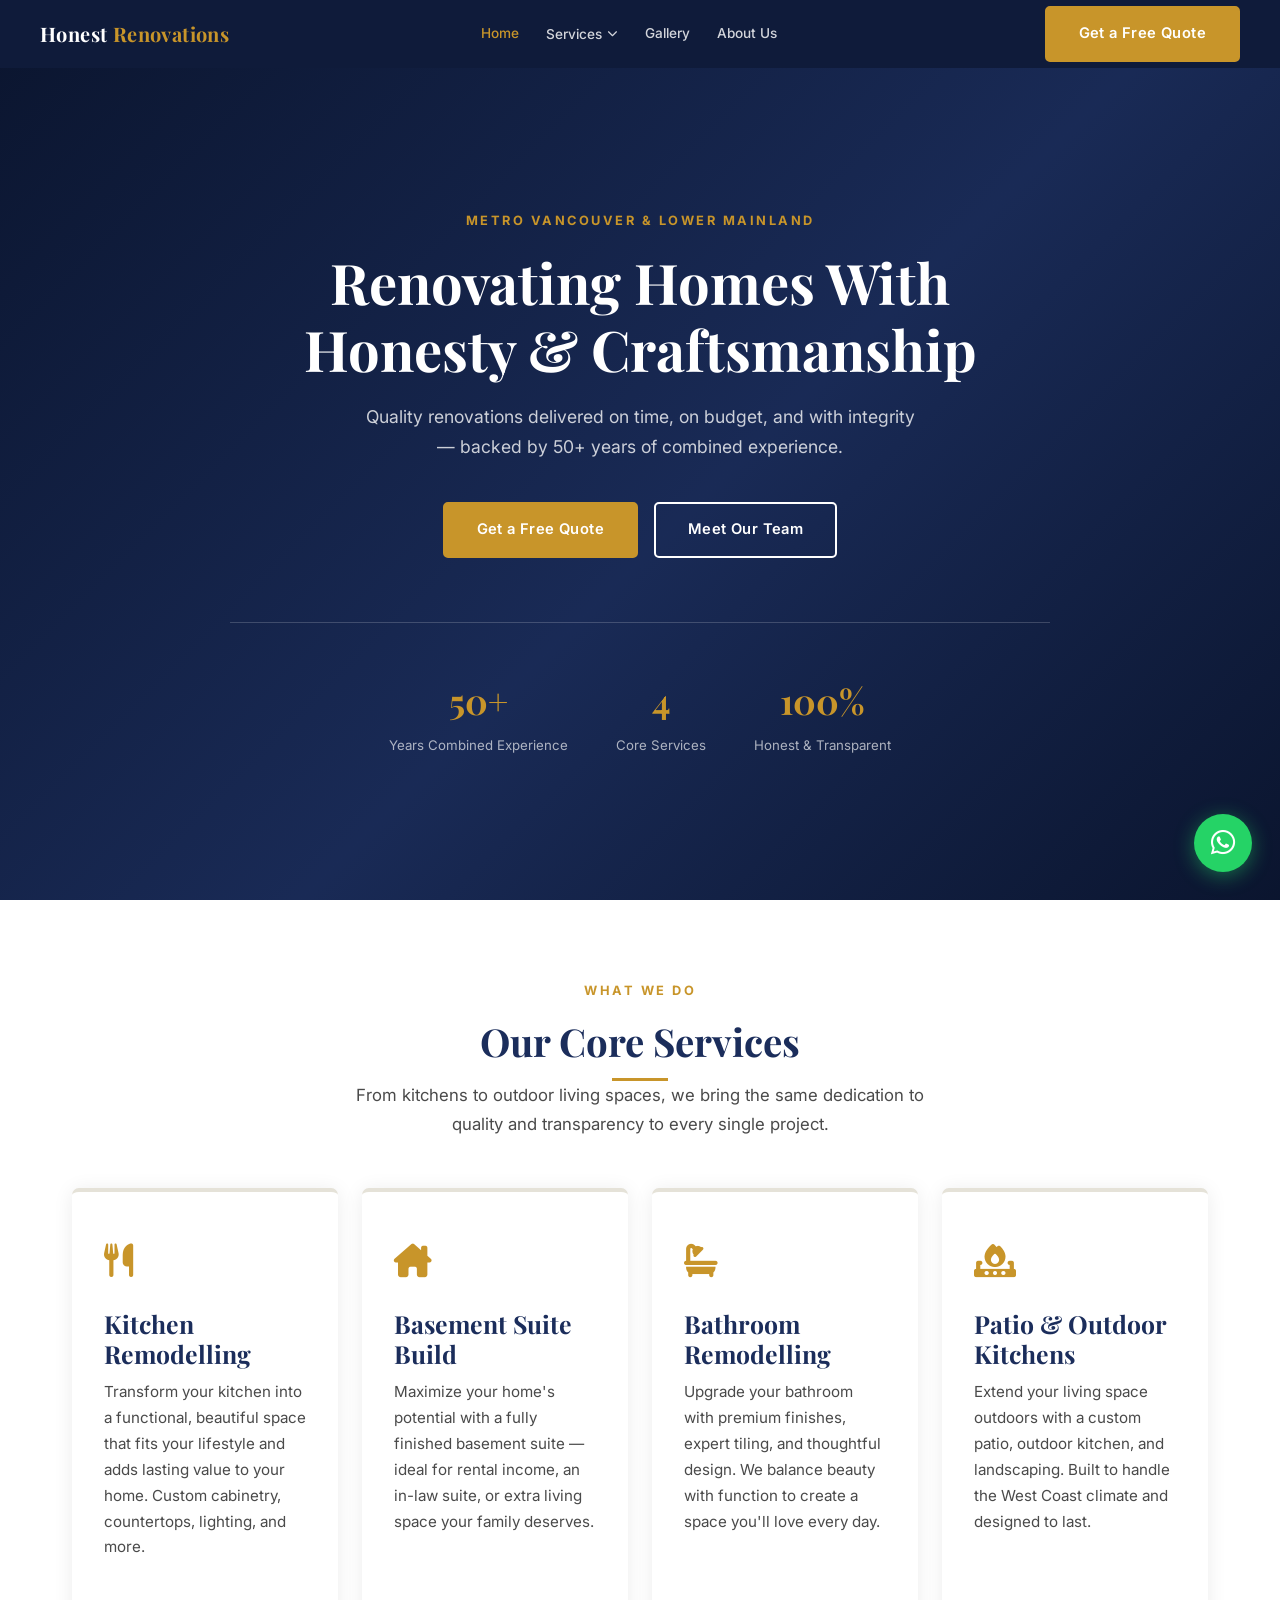
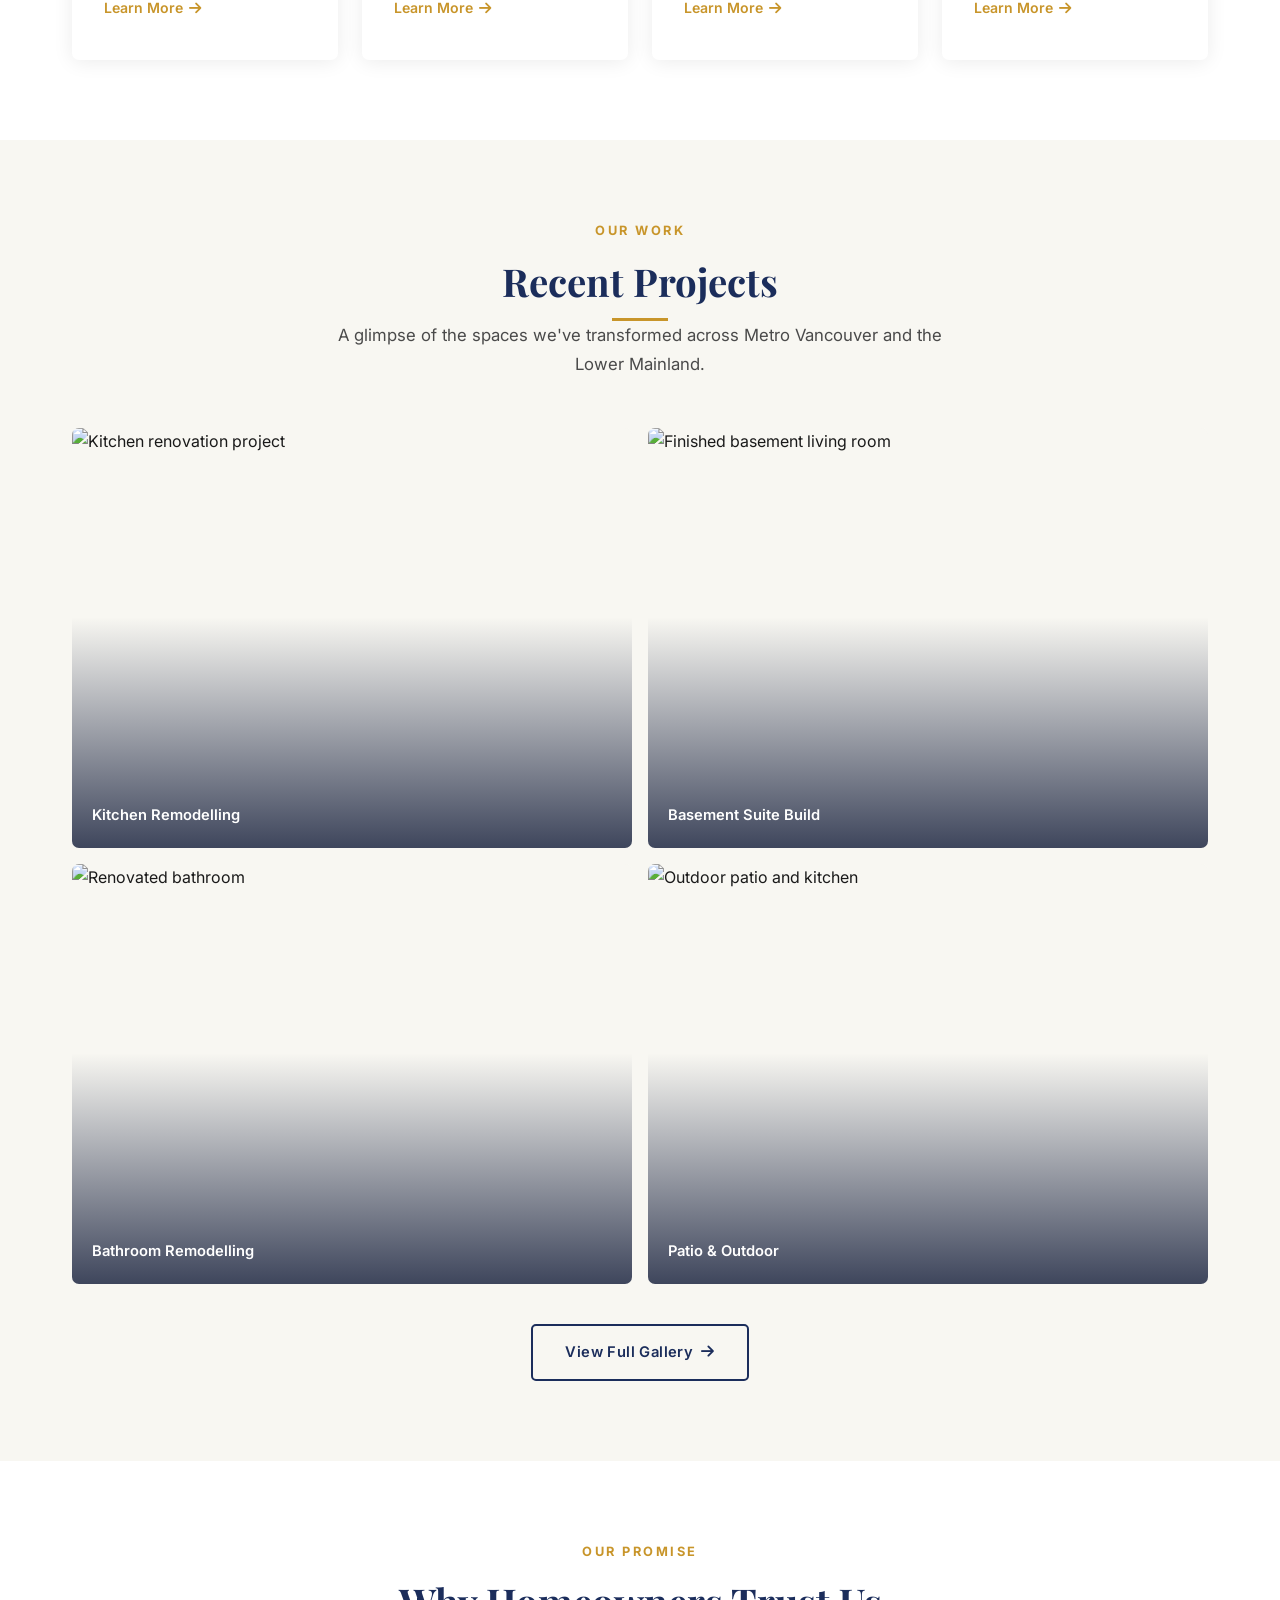
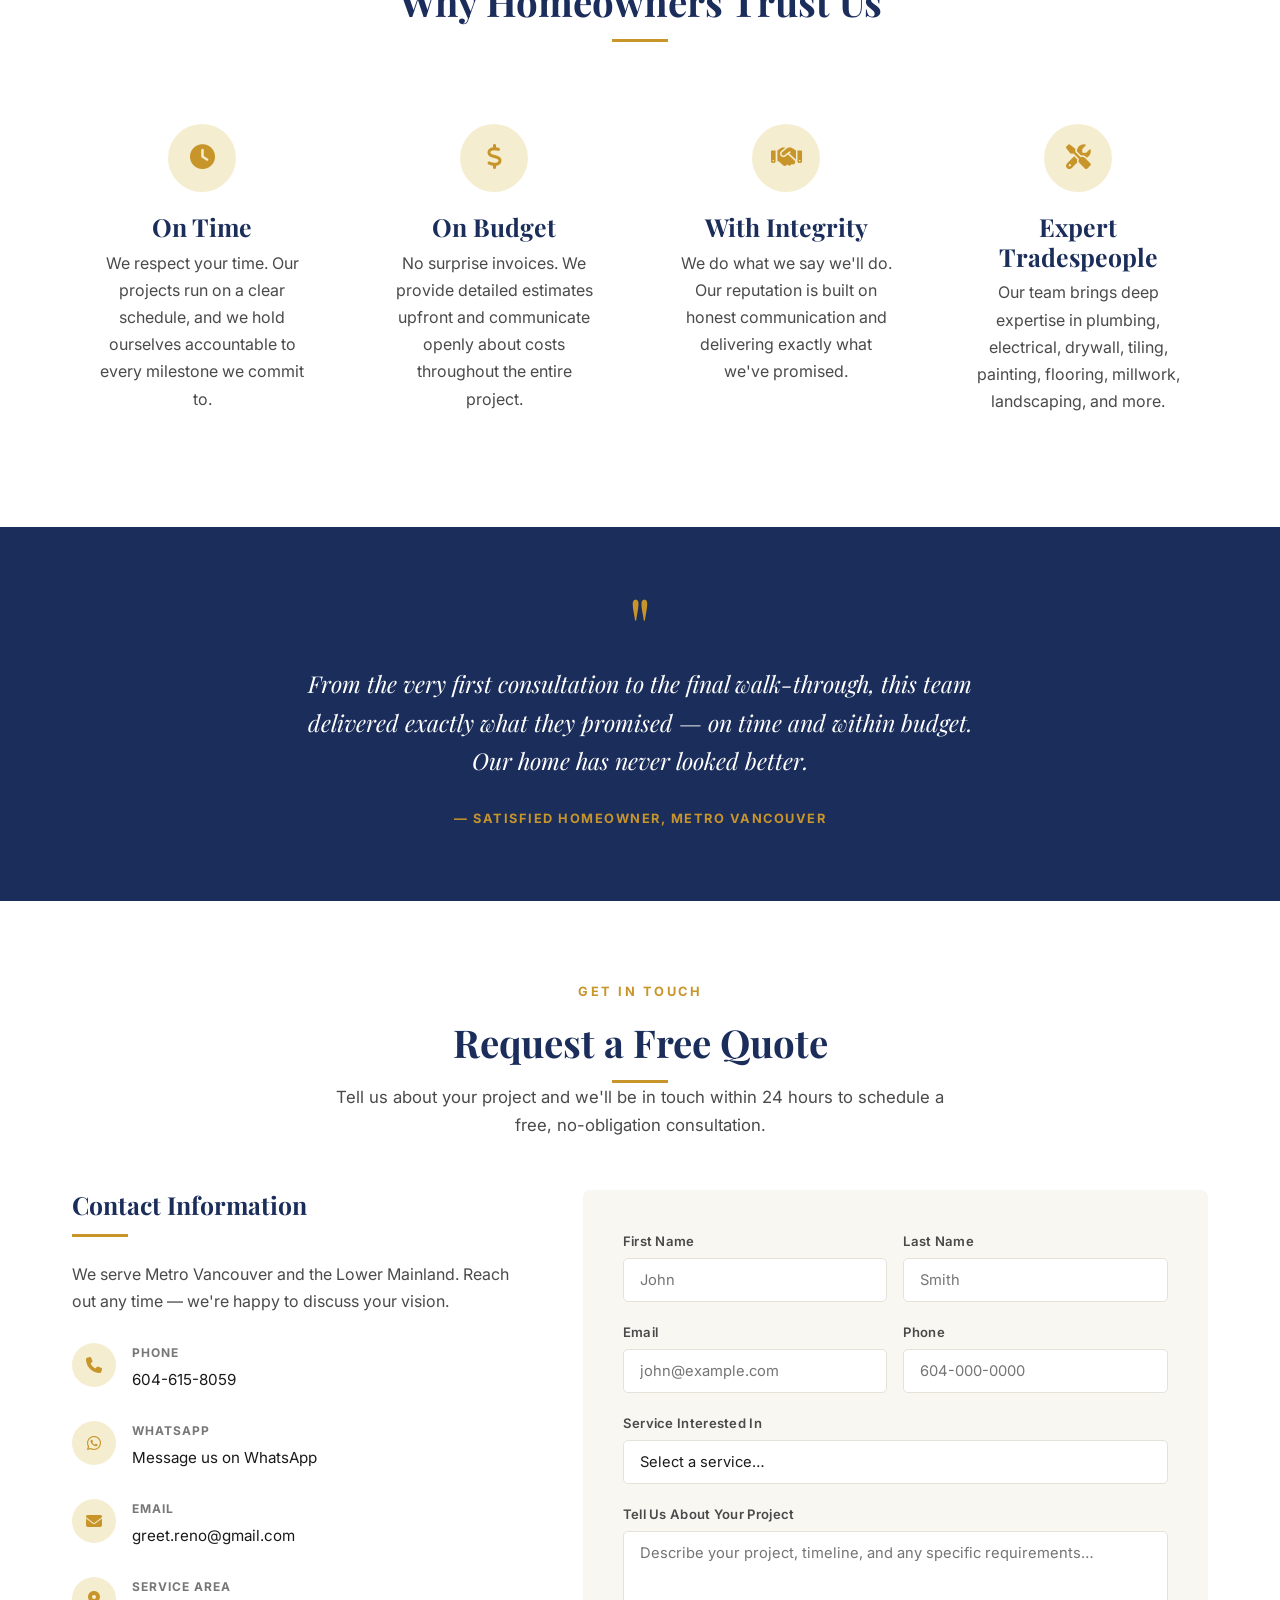
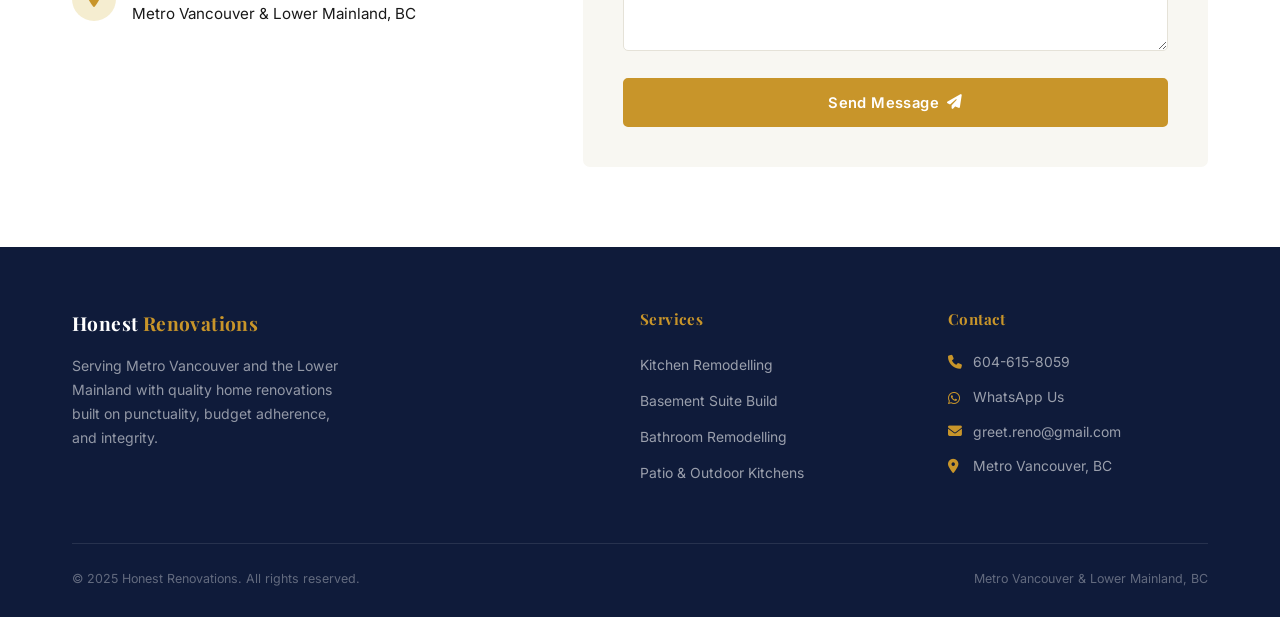
==== commit 249cd76b: "Fix duplicate service sections in Recent Projects — show one per service Reduced portfolio grid from" ====
--- a/index.html
+++ b/index.html
@@ -50,7 +50,7 @@
   </nav>
 
   <!-- HERO -->
-  <section class="hero" style="background-image:url('https://source.unsplash.com/1800x1000/?kitchen,renovation&sig=10');">
+  <section class="hero" style="background-image:url('https://loremflickr.com/1600/900/kitchen,renovation?lock=1');">
     <div class="hero-inner">
       <span class="eyebrow">Metro Vancouver &amp; Lower Mainland</span>
       <h1>Renovating Homes With Honesty &amp; Craftsmanship</h1>
@@ -125,27 +125,19 @@
       </div>
       <div class="portfolio-grid">
         <a href="gallery.html#kitchens" class="portfolio-item">
-          <img src="https://source.unsplash.com/800x600/?kitchen,island&sig=1" alt="Kitchen renovation project" loading="lazy">
-          <div class="portfolio-overlay"><span>Kitchen Remodelling</span></div>
-        </a>
-        <a href="gallery.html#kitchens" class="portfolio-item">
-          <img src="https://source.unsplash.com/800x600/?kitchen,countertop&sig=2" alt="Modern kitchen with stone countertops" loading="lazy">
+          <img src="https://loremflickr.com/800/600/kitchen,renovation?lock=2" alt="Kitchen renovation project" loading="lazy">
           <div class="portfolio-overlay"><span>Kitchen Remodelling</span></div>
         </a>
         <a href="gallery.html#basements" class="portfolio-item">
-          <img src="https://source.unsplash.com/800x600/?living,room,modern&sig=3" alt="Finished basement living room" loading="lazy">
-          <div class="portfolio-overlay"><span>Basement Suite Build</span></div>
-        </a>
-        <a href="gallery.html#basements" class="portfolio-item">
-          <img src="https://source.unsplash.com/800x600/?living,room,interior&sig=4" alt="Modern basement suite" loading="lazy">
+          <img src="https://loremflickr.com/800/600/basement,interior?lock=4" alt="Finished basement living room" loading="lazy">
           <div class="portfolio-overlay"><span>Basement Suite Build</span></div>
         </a>
         <a href="gallery.html#bathrooms" class="portfolio-item">
-          <img src="https://source.unsplash.com/800x600/?bathroom,modern&sig=5" alt="Renovated bathroom" loading="lazy">
+          <img src="https://loremflickr.com/800/600/bathroom,modern?lock=6" alt="Renovated bathroom" loading="lazy">
           <div class="portfolio-overlay"><span>Bathroom Remodelling</span></div>
         </a>
         <a href="gallery.html#patio" class="portfolio-item">
-          <img src="https://source.unsplash.com/800x600/?patio,outdoor&sig=6" alt="Outdoor patio and kitchen" loading="lazy">
+          <img src="https://loremflickr.com/800/600/patio,outdoor?lock=7" alt="Outdoor patio and kitchen" loading="lazy">
           <div class="portfolio-overlay"><span>Patio &amp; Outdoor</span></div>
         </a>
       </div>
--- a/styles.css
+++ b/styles.css
@@ -353,7 +353,7 @@
 /* ── Portfolio Preview (homepage) ── */
 .portfolio-grid {
   display: grid;
-  grid-template-columns: repeat(3, 1fr);
+  grid-template-columns: repeat(2, 1fr);
   gap: 1rem;
 }
 .portfolio-item {
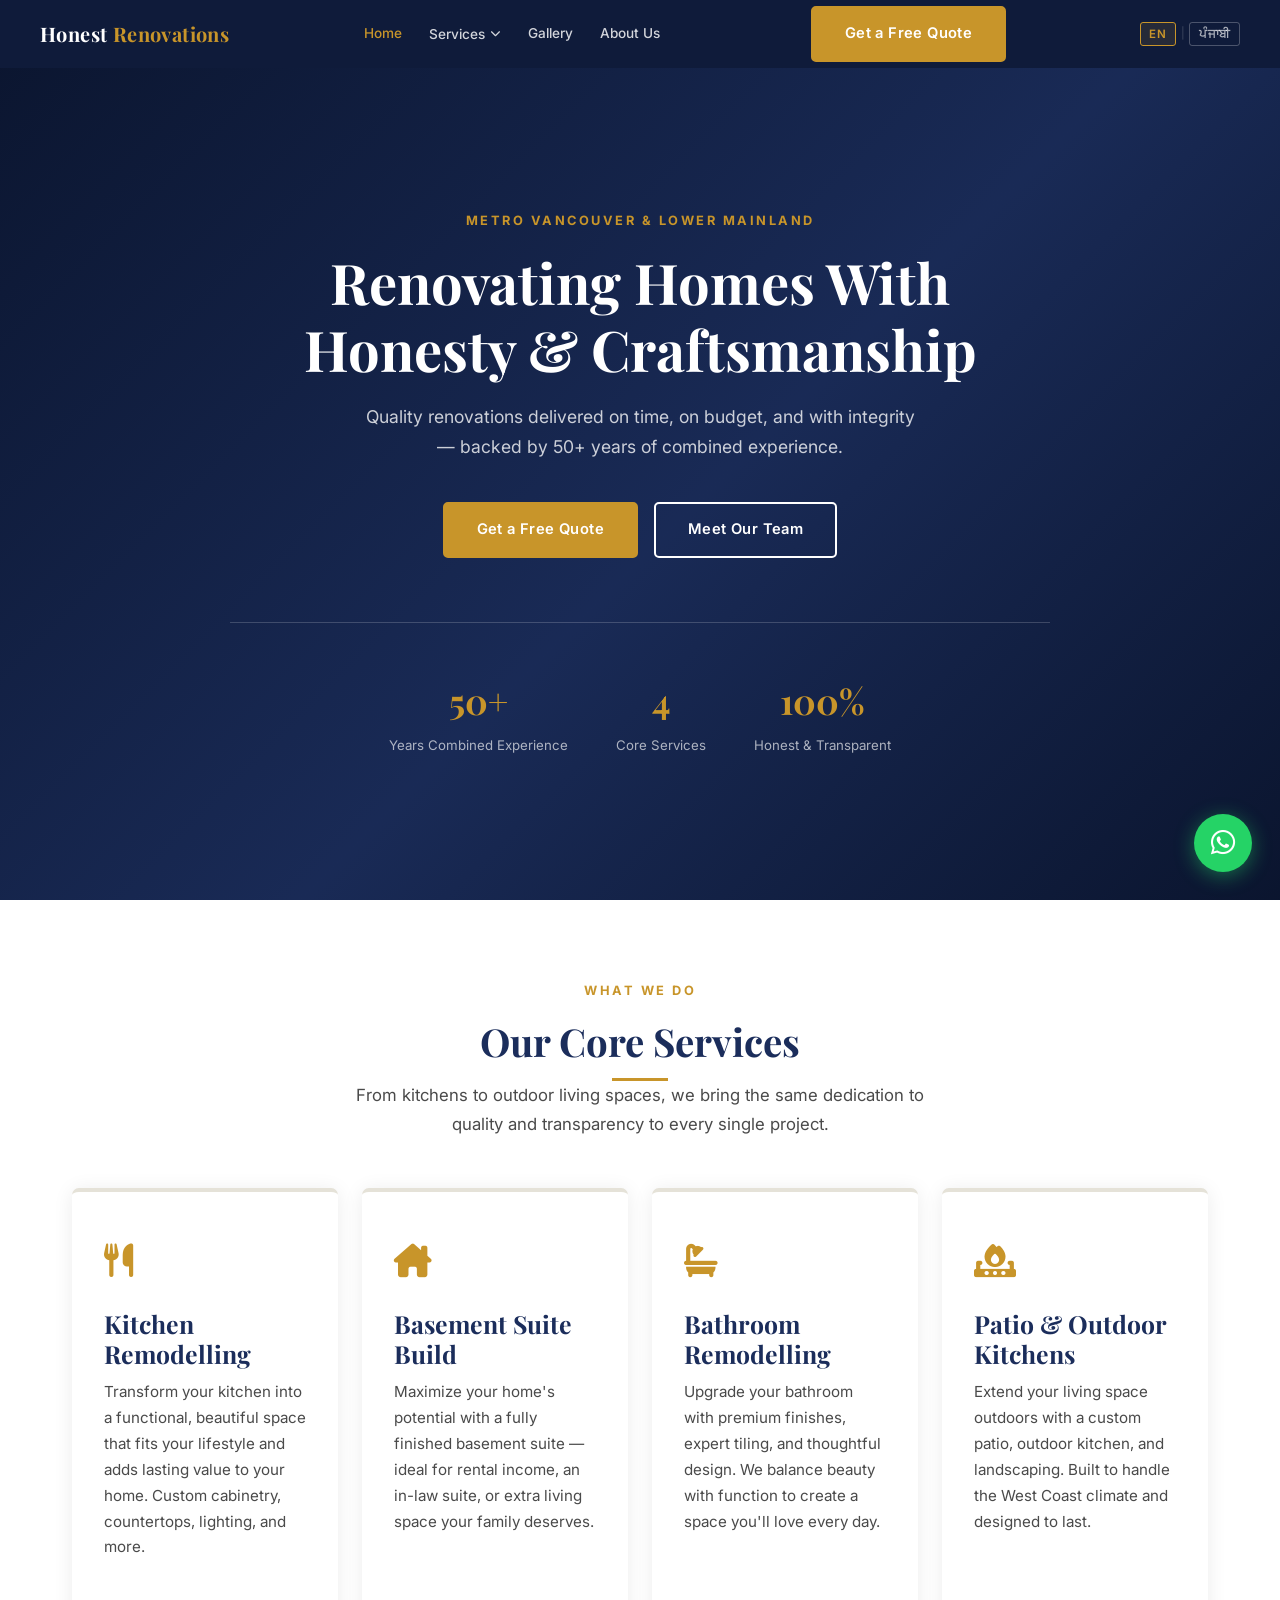
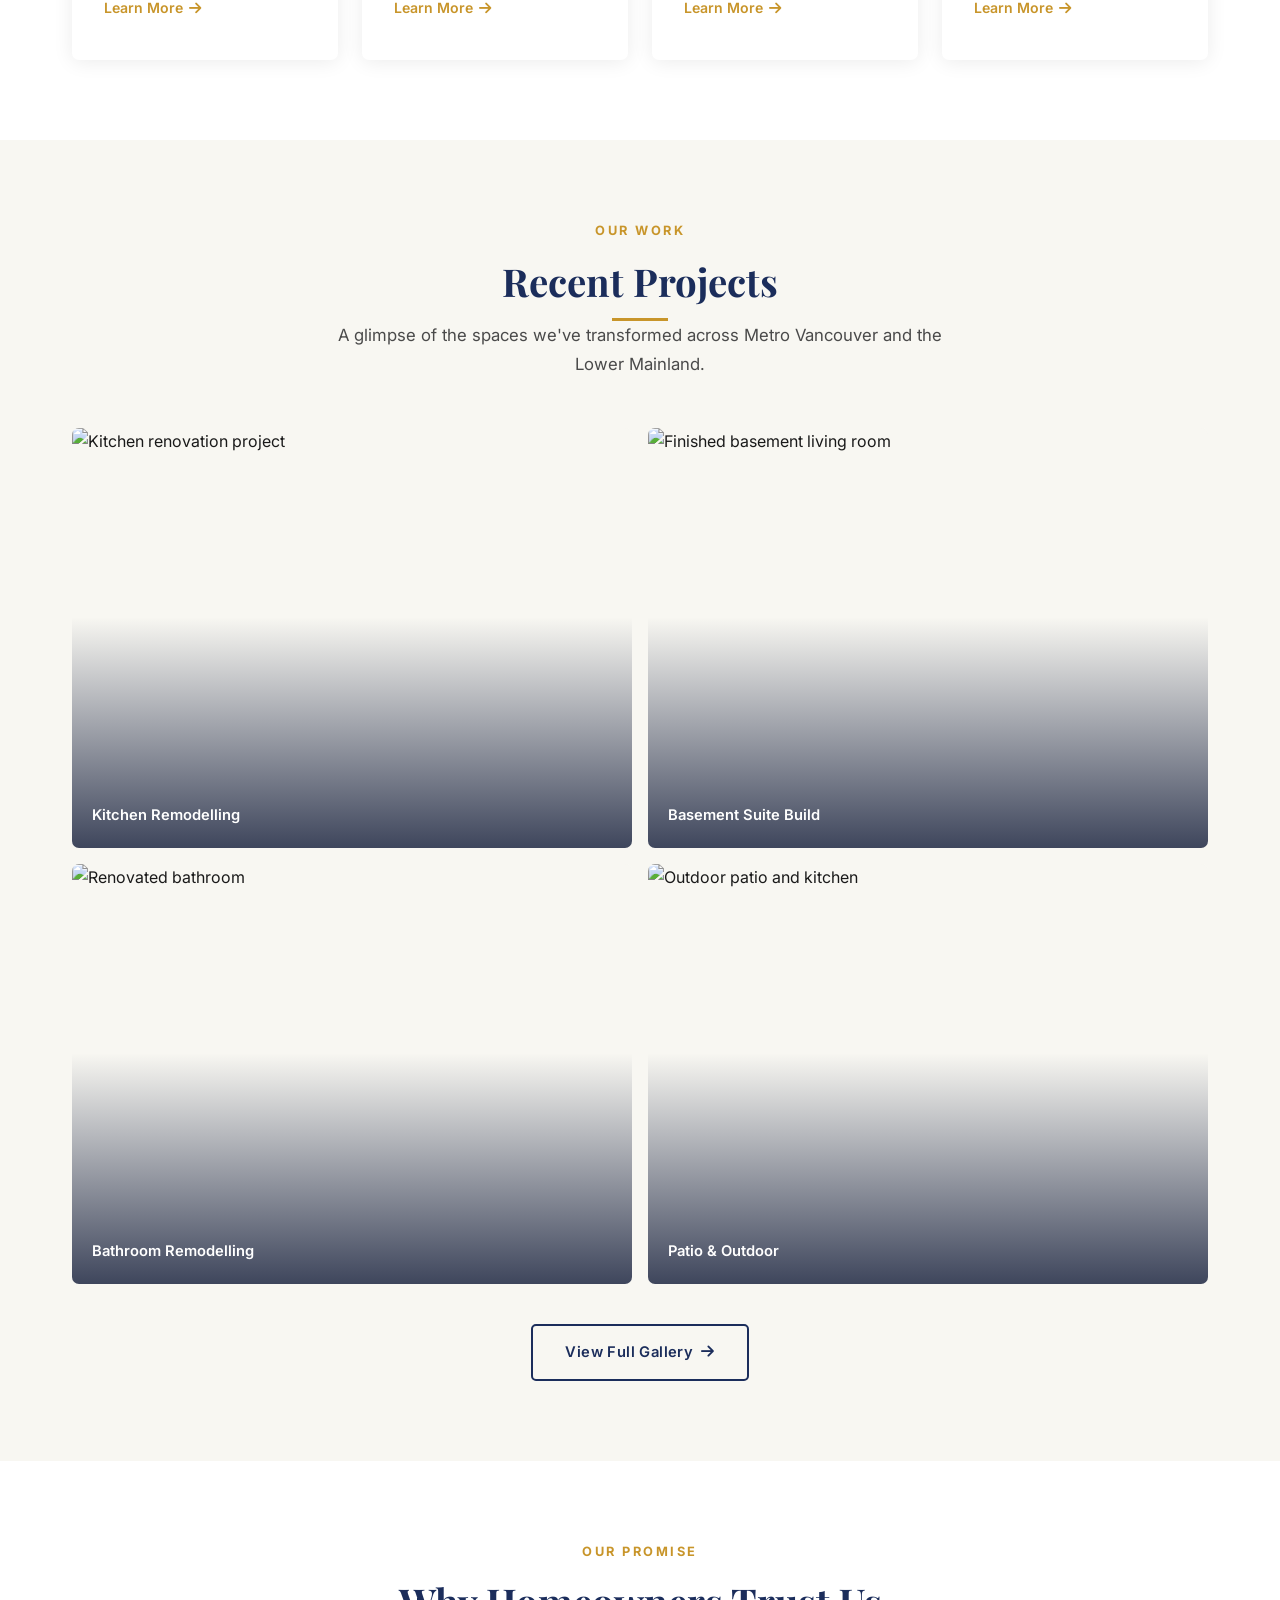
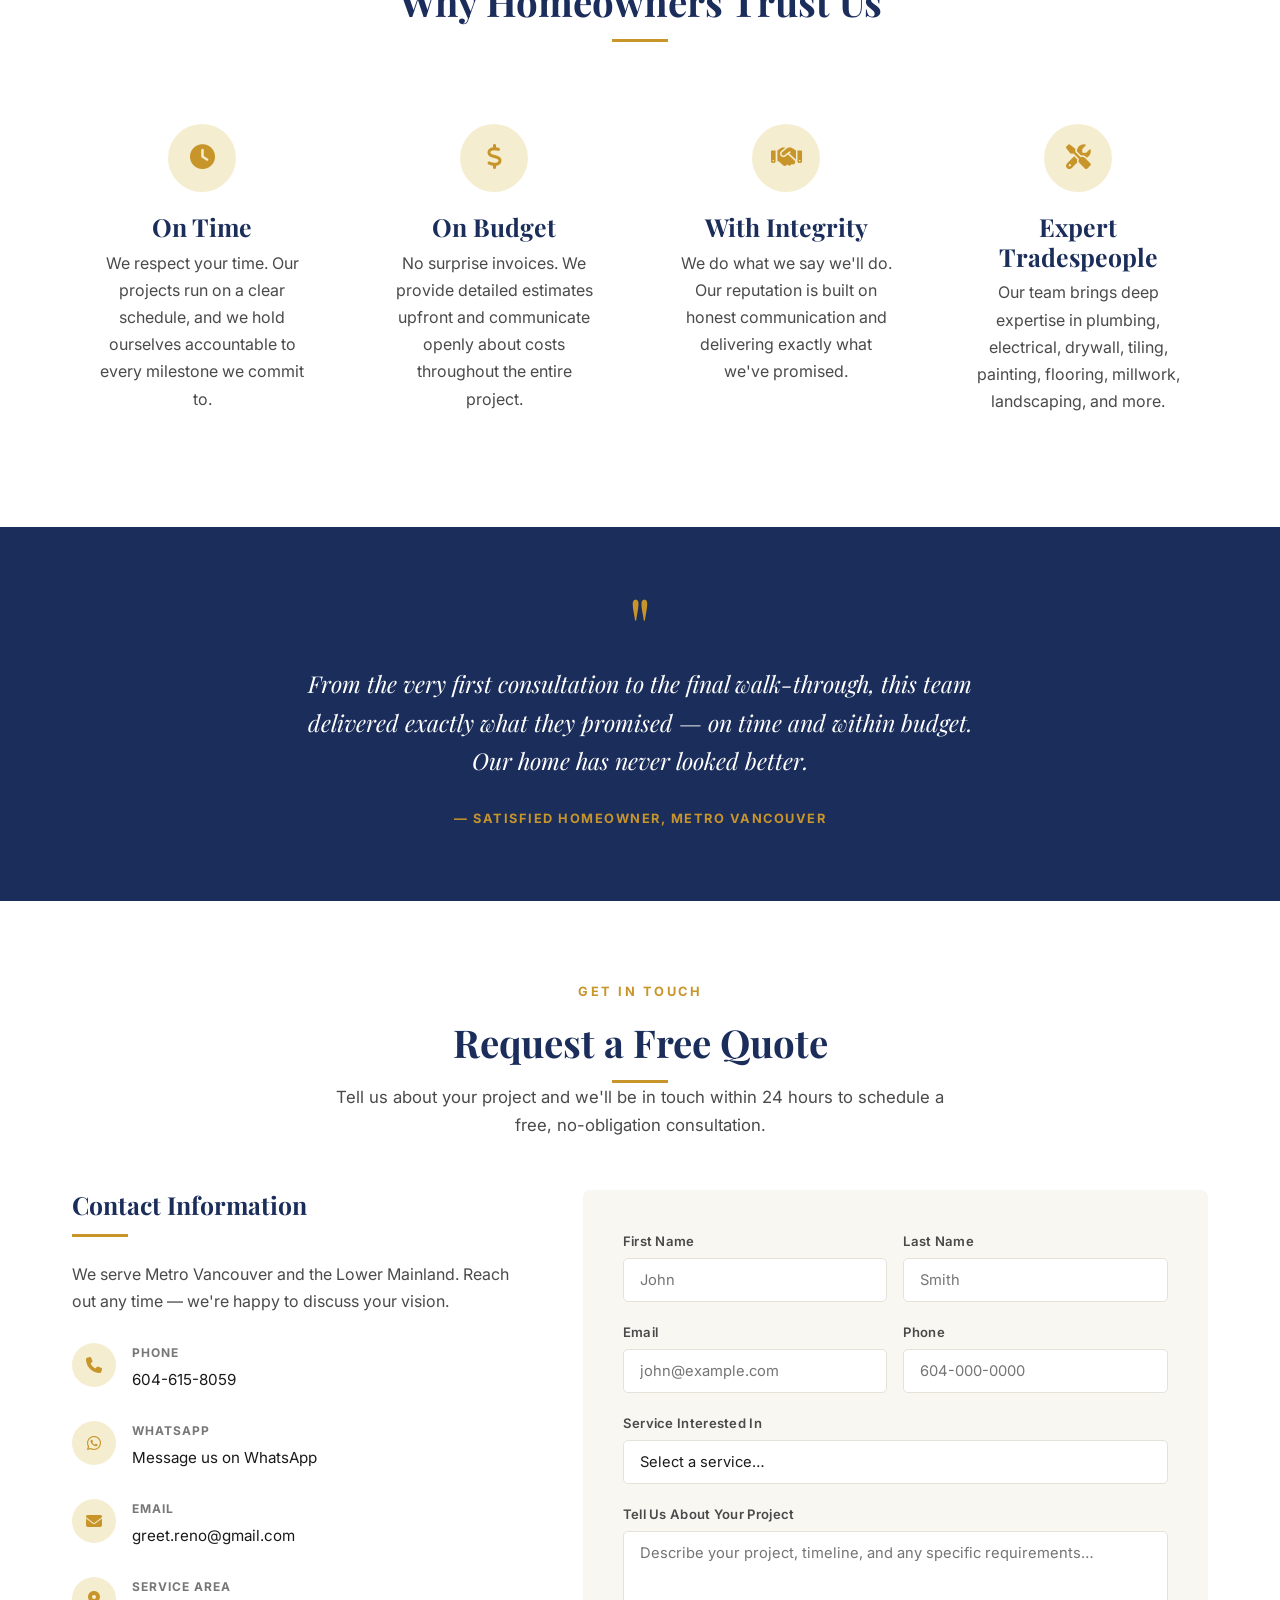
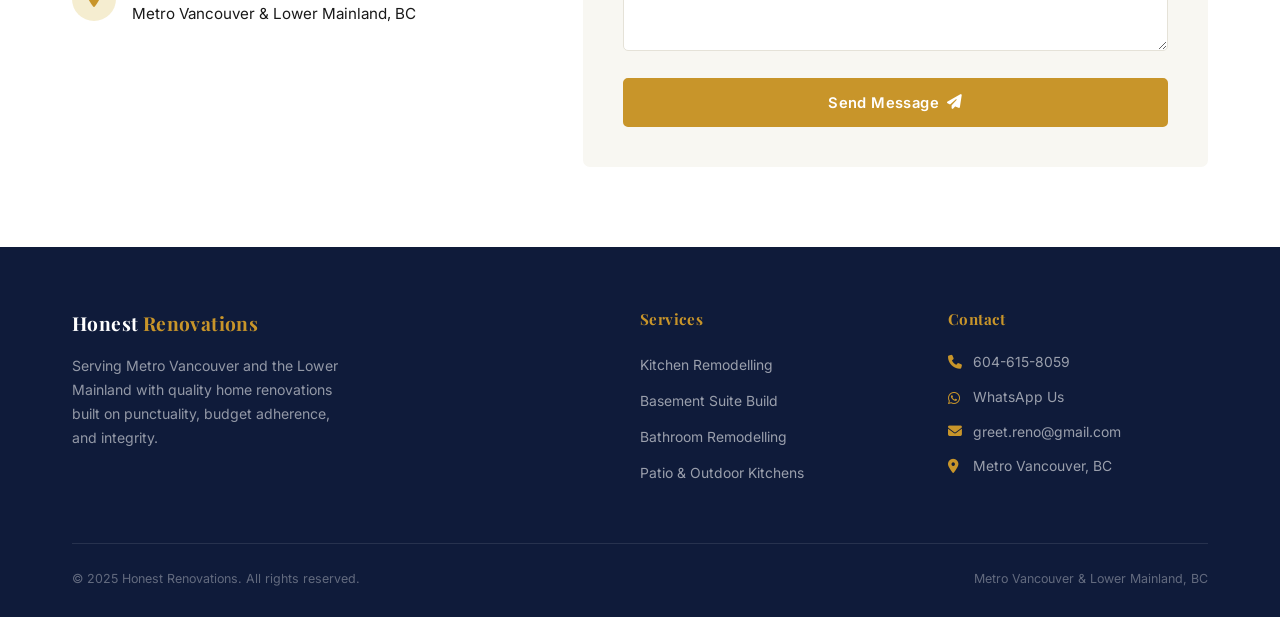
==== commit c10e2733: "Add EN/Punjabi language toggle to all pages via Google Translate Adds EN | ਪੰਜਾਬੀ toggle to desktop " ====
--- a/index.html
+++ b/index.html
@@ -33,6 +33,11 @@
         <li><a href="about.html">About Us</a></li>
       </ul>
       <a href="#contact" class="btn btn-gold nav-cta">Get a Free Quote</a>
+      <div class="lang-toggle">
+        <button class="lang-btn" data-lang="en" onclick="setLang('en')">EN</button>
+        <span class="lang-sep">|</span>
+        <button class="lang-btn" data-lang="pa" onclick="setLang('pa')">ਪੰਜਾਬੀ</button>
+      </div>
       <button class="nav-hamburger" aria-label="Open menu" onclick="toggleNav()">
         <span></span><span></span><span></span>
       </button>
@@ -46,6 +51,11 @@
       <a href="gallery.html">Gallery</a>
       <a href="about.html">About Us</a>
       <a href="#contact" class="btn btn-gold">Get a Free Quote</a>
+      <div style="display:flex;gap:.5rem;padding:.75rem 0 .25rem;border-top:1px solid rgba(255,255,255,.08);margin-top:.25rem;">
+        <button class="lang-btn" data-lang="en" onclick="setLang('en')">EN</button>
+        <span class="lang-sep">|</span>
+        <button class="lang-btn" data-lang="pa" onclick="setLang('pa')">ਪੰਜਾਬੀ</button>
+      </div>
     </div>
   </nav>
 
@@ -313,6 +323,7 @@
     <i class="fab fa-whatsapp"></i>
   </a>
 
+  <div id="google_translate_element" style="display:none"></div>
   <script>
     function toggleNav() {
       document.getElementById('nav-mobile').classList.toggle('open');
@@ -322,6 +333,22 @@
         document.getElementById('nav-mobile').classList.remove('open');
       });
     });
+    function googleTranslateElementInit() {
+      new google.translate.TranslateElement({ pageLanguage: 'en', includedLanguages: 'pa', autoDisplay: false }, 'google_translate_element');
+    }
+    function setLang(lang) {
+      document.cookie = 'googtrans=/en/' + lang + '; path=/';
+      document.cookie = 'googtrans=/en/' + lang + '; domain=.' + location.hostname + '; path=/';
+      location.reload();
+    }
+    (function() {
+      var m = document.cookie.match(/googtrans=\/en\/(\w+)/);
+      var cur = (m && m[1] !== 'en') ? m[1] : 'en';
+      document.querySelectorAll('.lang-btn').forEach(function(b) {
+        b.classList.toggle('active', b.dataset.lang === cur);
+      });
+    })();
   </script>
+  <script src="//translate.google.com/translate_a/element.js?cb=googleTranslateElementInit"></script>
 </body>
 </html>
--- a/styles.css
+++ b/styles.css
@@ -178,6 +178,36 @@
 
 .nav-cta { margin-left: 1rem; }
 
+/* Language Toggle */
+.lang-toggle {
+  display: flex;
+  align-items: center;
+  gap: .3rem;
+  margin-left: .75rem;
+}
+.lang-btn {
+  background: none;
+  border: 1px solid rgba(255,255,255,.25);
+  color: rgba(255,255,255,.65);
+  font-size: .72rem;
+  font-weight: 600;
+  font-family: 'Inter', sans-serif;
+  padding: .28rem .55rem;
+  border-radius: 3px;
+  cursor: pointer;
+  transition: all .2s;
+  letter-spacing: .3px;
+  min-height: unset;
+}
+.lang-btn:hover { border-color: var(--gold); color: var(--gold); }
+.lang-btn.active { border-color: var(--gold); color: var(--gold); background: rgba(200,149,42,.12); }
+.lang-sep { color: rgba(255,255,255,.2); font-size: .7rem; }
+
+/* Hide Google Translate toolbar */
+.goog-te-banner-frame, #goog-gt-tt, .goog-te-balloon-frame, .goog-tooltip { display: none !important; }
+.goog-te-menu-value:hover { text-decoration: none !important; }
+body { top: 0 !important; }
+
 /* Hamburger */
 .nav-hamburger {
   display: none;
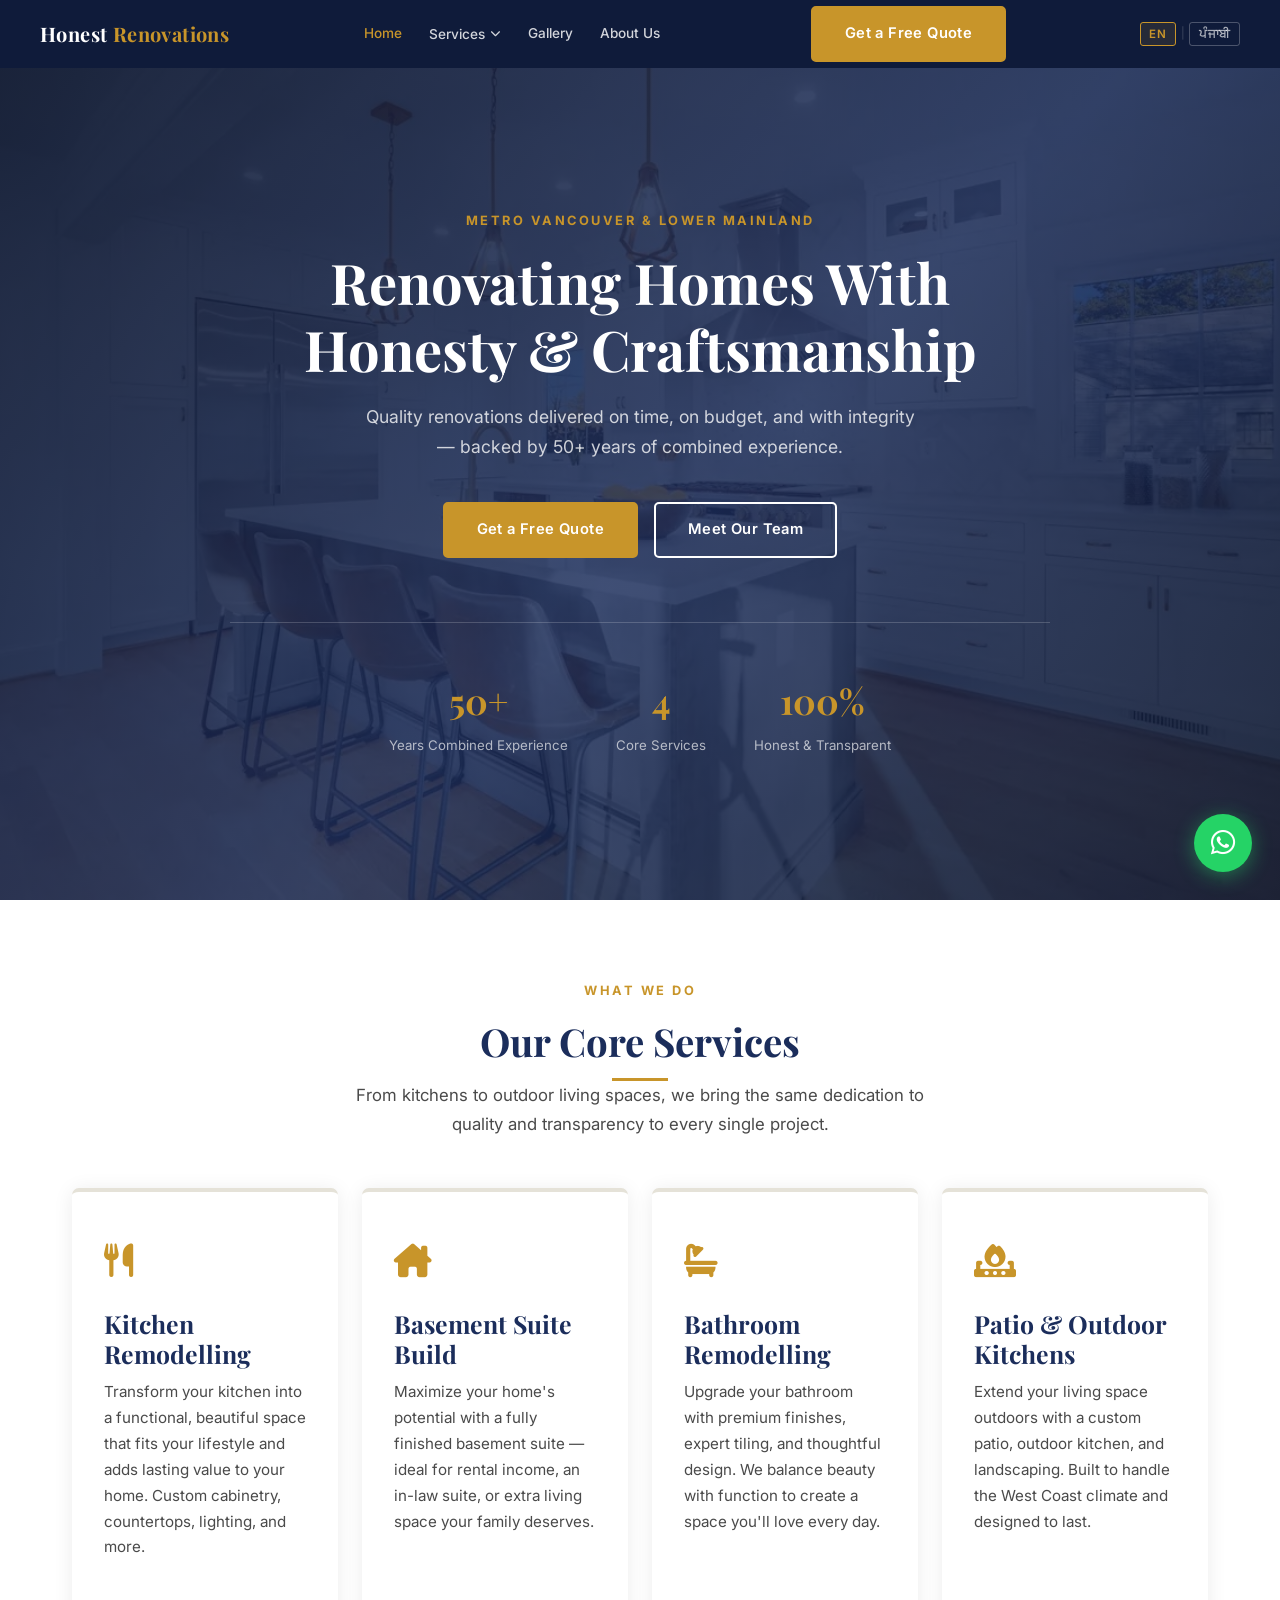
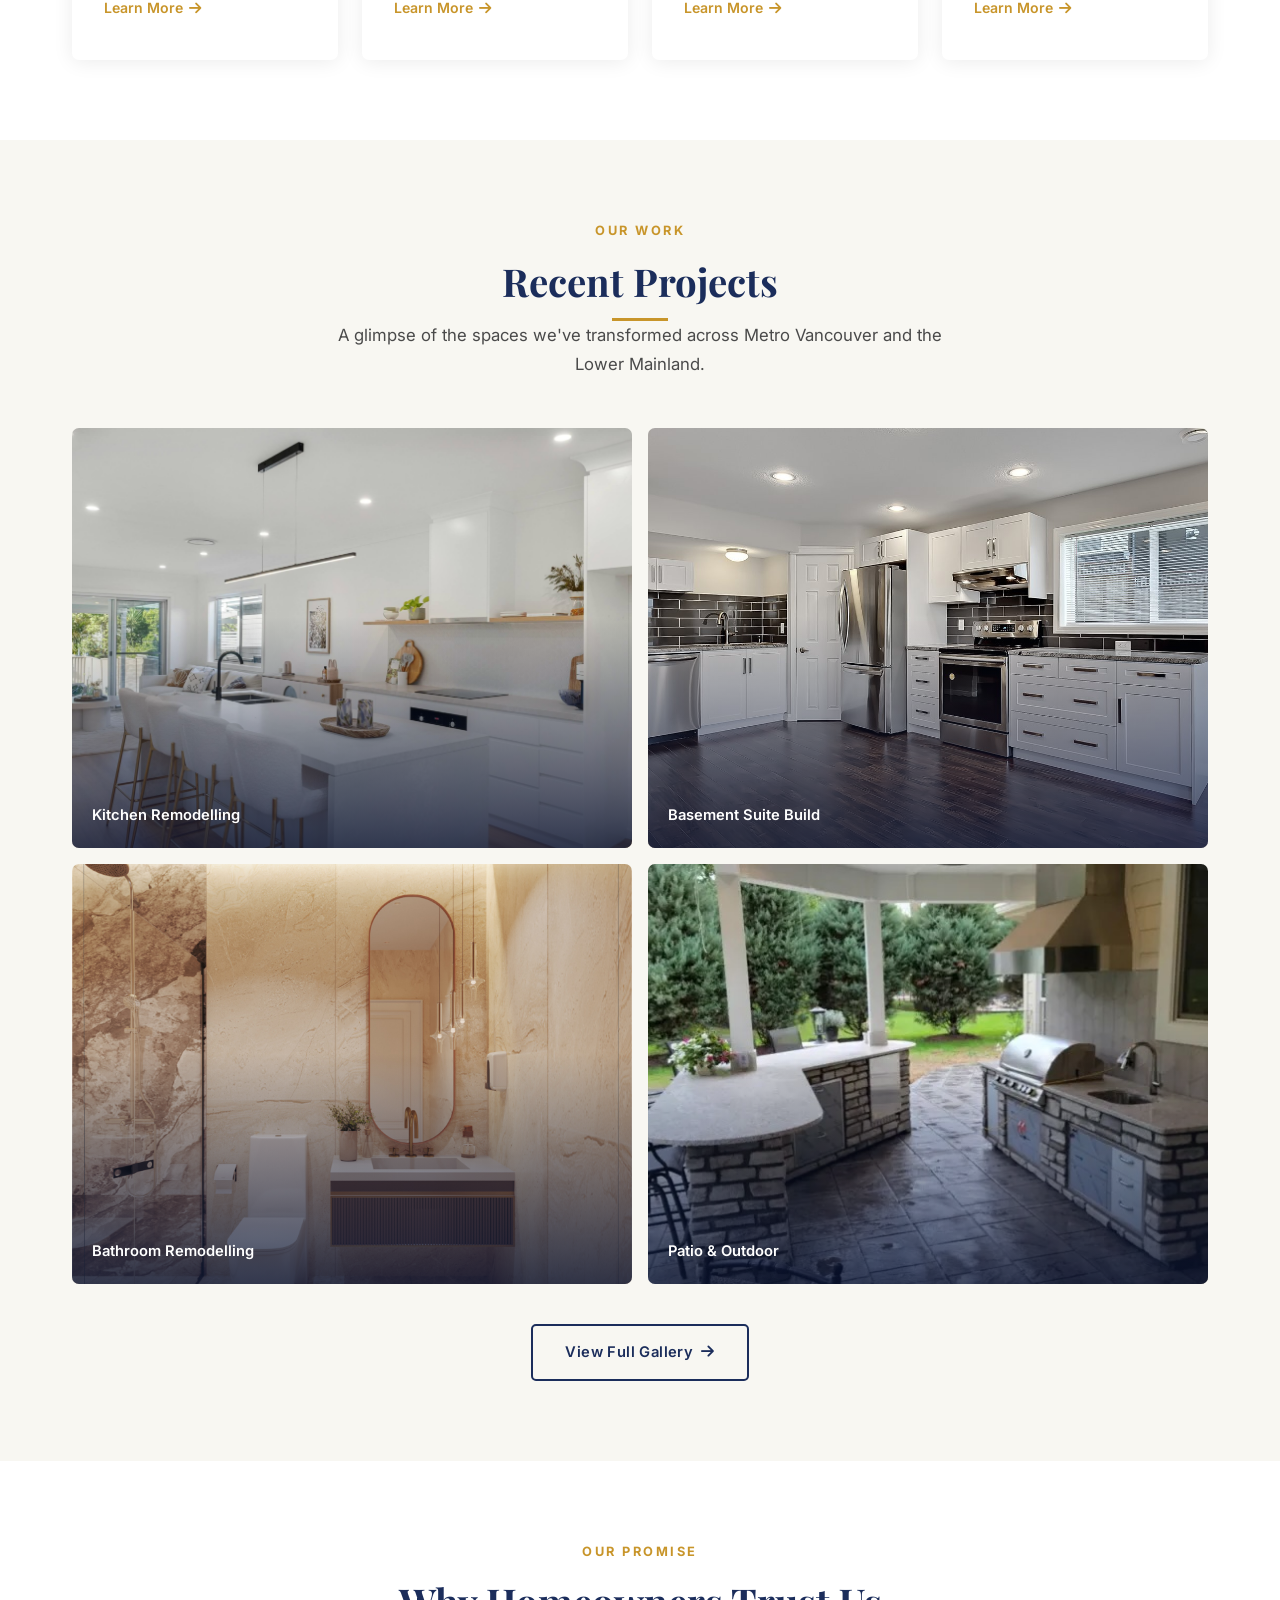
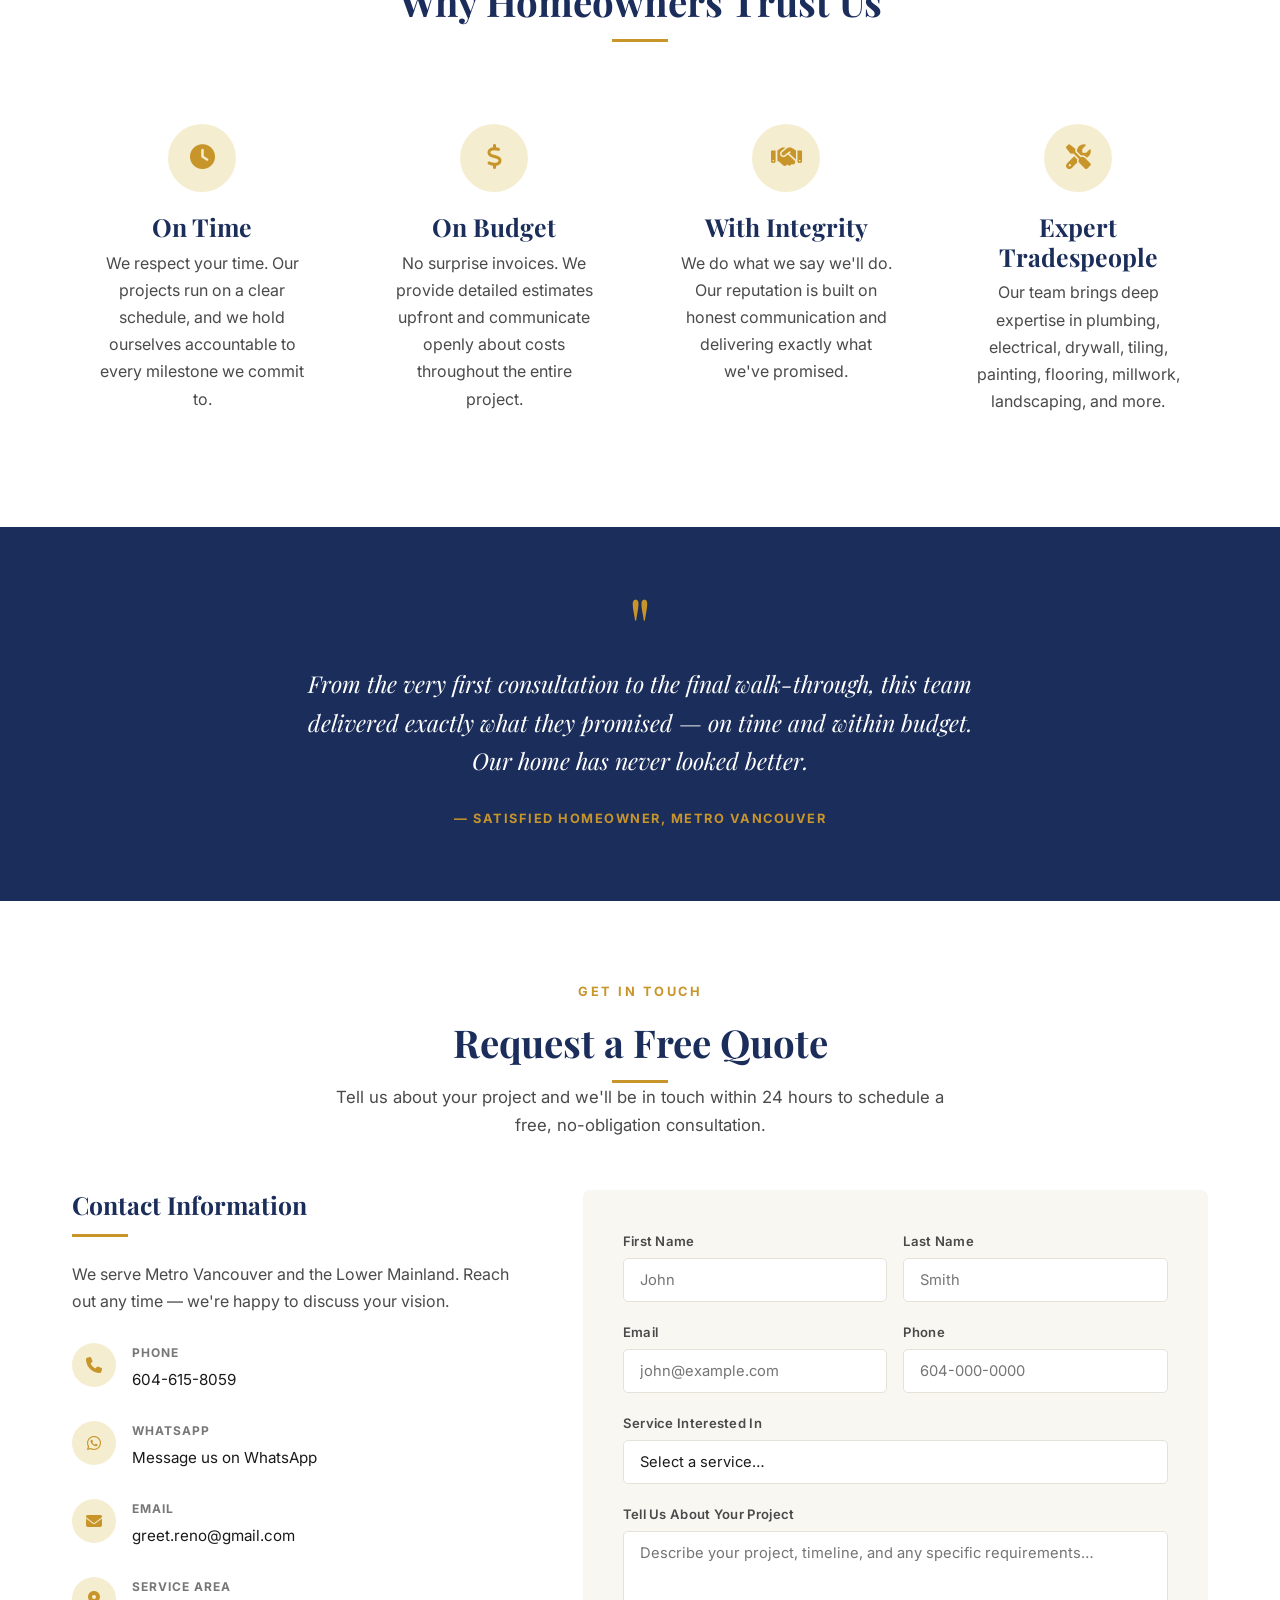
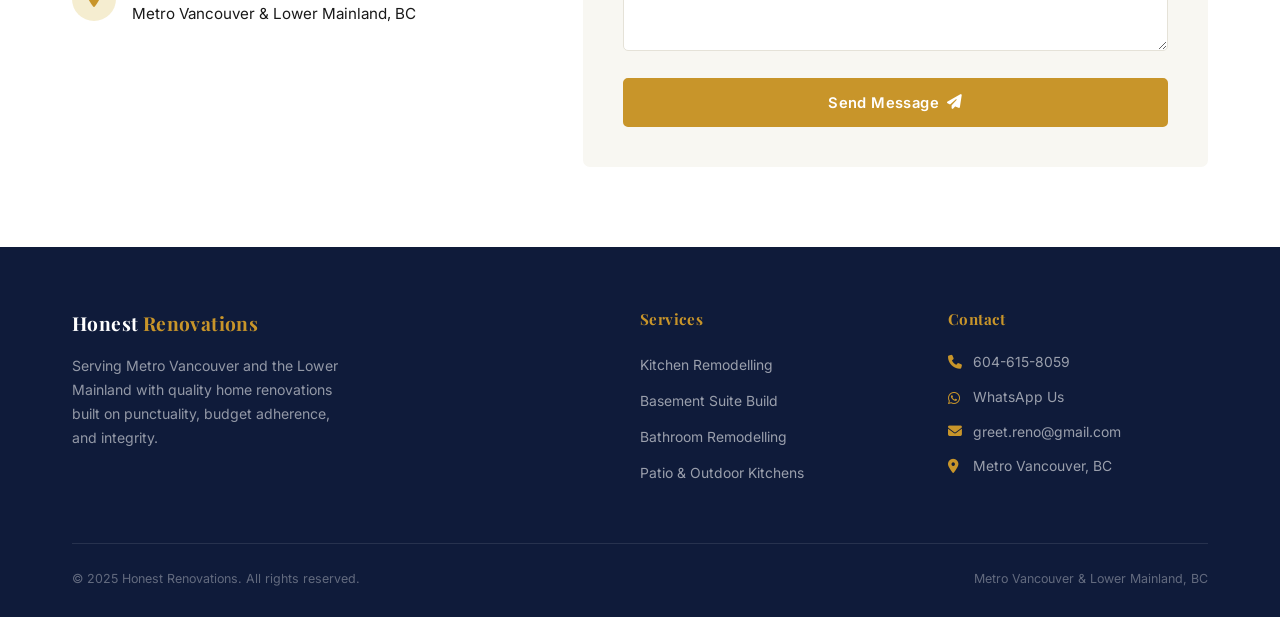
==== commit b6a7e575: "Switch all images to real project photos from local folders Replaced all loremflickr placeholder URL" ====
--- a/index.html
+++ b/index.html
@@ -60,7 +60,7 @@
   </nav>
 
   <!-- HERO -->
-  <section class="hero" style="background-image:url('https://loremflickr.com/1600/900/kitchen,renovation?lock=1');">
+  <section class="hero" style="background-image:url('images/kitchen/1.jpg');">
     <div class="hero-inner">
       <span class="eyebrow">Metro Vancouver &amp; Lower Mainland</span>
       <h1>Renovating Homes With Honesty &amp; Craftsmanship</h1>
@@ -135,19 +135,19 @@
       </div>
       <div class="portfolio-grid">
         <a href="gallery.html#kitchens" class="portfolio-item">
-          <img src="https://loremflickr.com/800/600/kitchen,renovation?lock=2" alt="Kitchen renovation project" loading="lazy">
+          <img src="images/kitchen/2.jpg" alt="Kitchen renovation project" loading="lazy">
           <div class="portfolio-overlay"><span>Kitchen Remodelling</span></div>
         </a>
         <a href="gallery.html#basements" class="portfolio-item">
-          <img src="https://loremflickr.com/800/600/basement,interior?lock=4" alt="Finished basement living room" loading="lazy">
+          <img src="images/basement/1.jpg" alt="Finished basement living room" loading="lazy">
           <div class="portfolio-overlay"><span>Basement Suite Build</span></div>
         </a>
         <a href="gallery.html#bathrooms" class="portfolio-item">
-          <img src="https://loremflickr.com/800/600/bathroom,modern?lock=6" alt="Renovated bathroom" loading="lazy">
+          <img src="images/bathroom/1.jpg" alt="Renovated bathroom" loading="lazy">
           <div class="portfolio-overlay"><span>Bathroom Remodelling</span></div>
         </a>
         <a href="gallery.html#patio" class="portfolio-item">
-          <img src="https://loremflickr.com/800/600/patio,outdoor?lock=7" alt="Outdoor patio and kitchen" loading="lazy">
+          <img src="images/patio/1.jpg" alt="Outdoor patio and kitchen" loading="lazy">
           <div class="portfolio-overlay"><span>Patio &amp; Outdoor</span></div>
         </a>
       </div>
